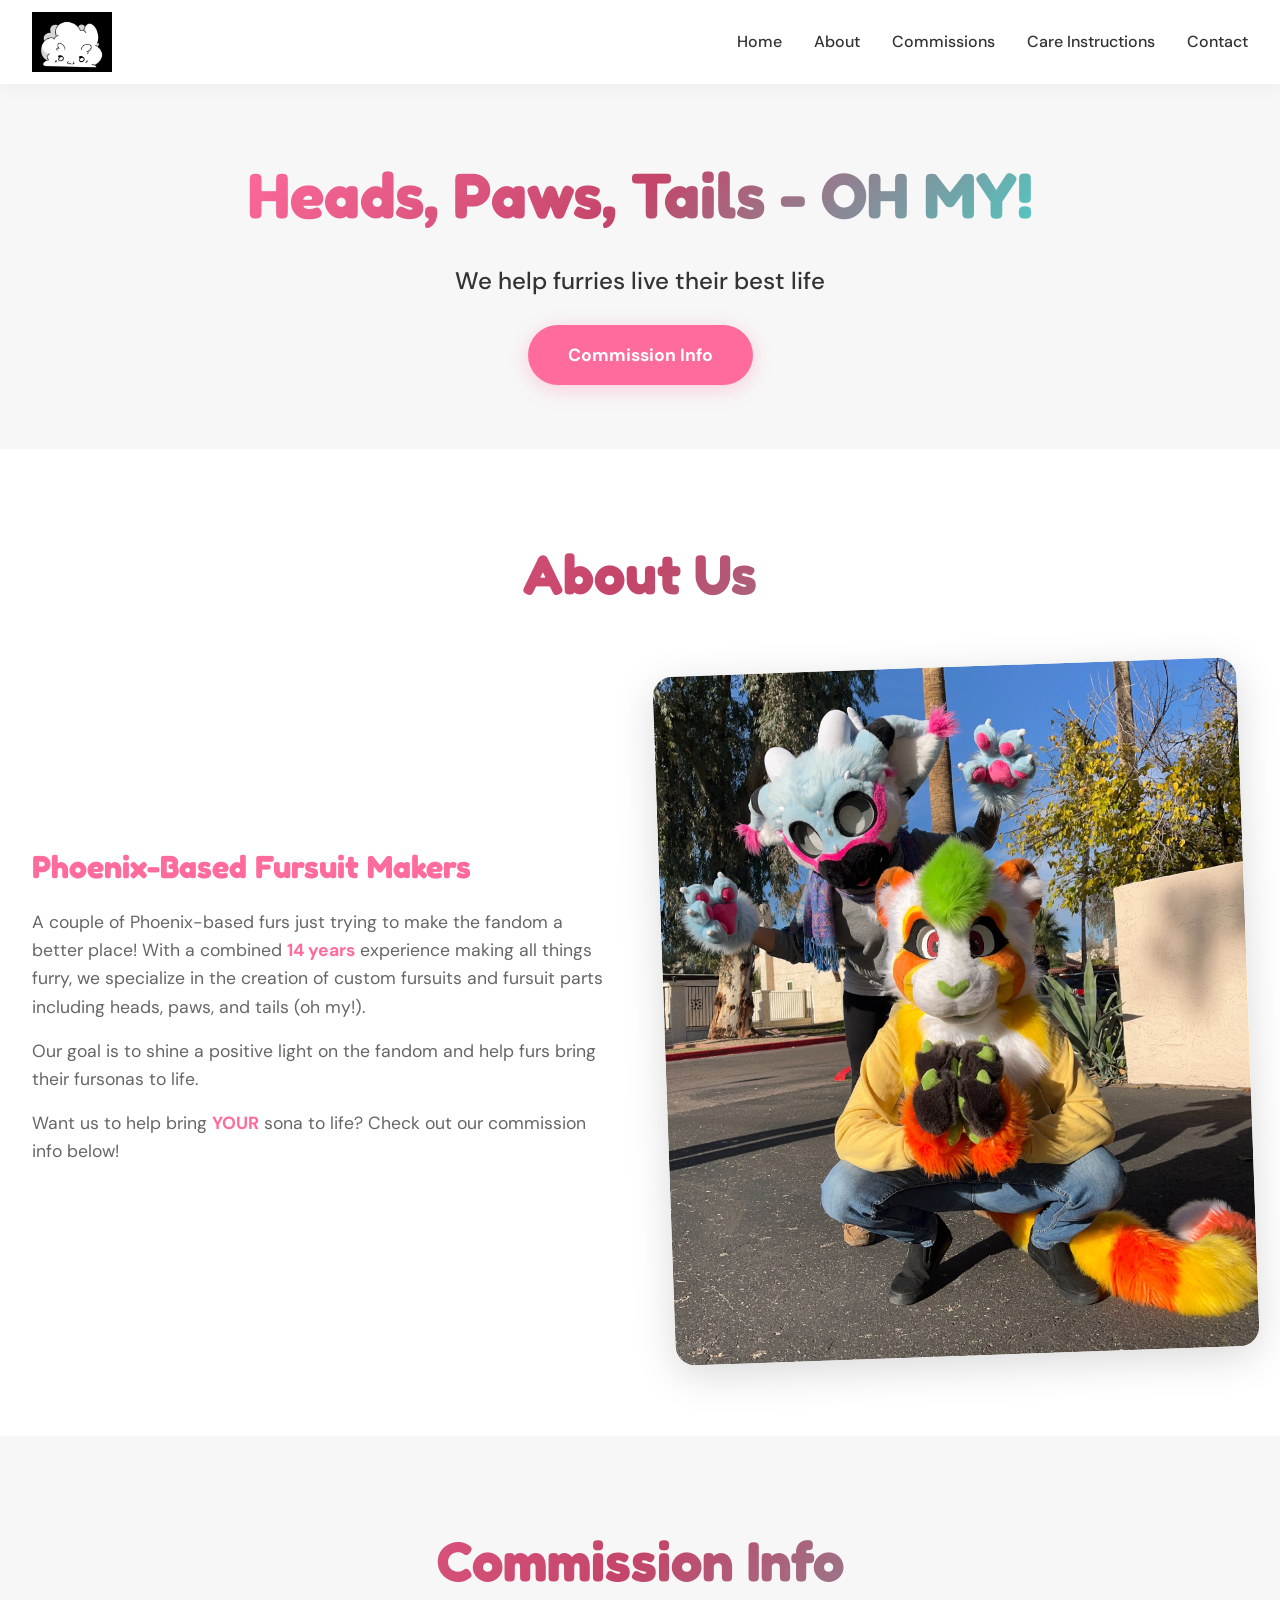
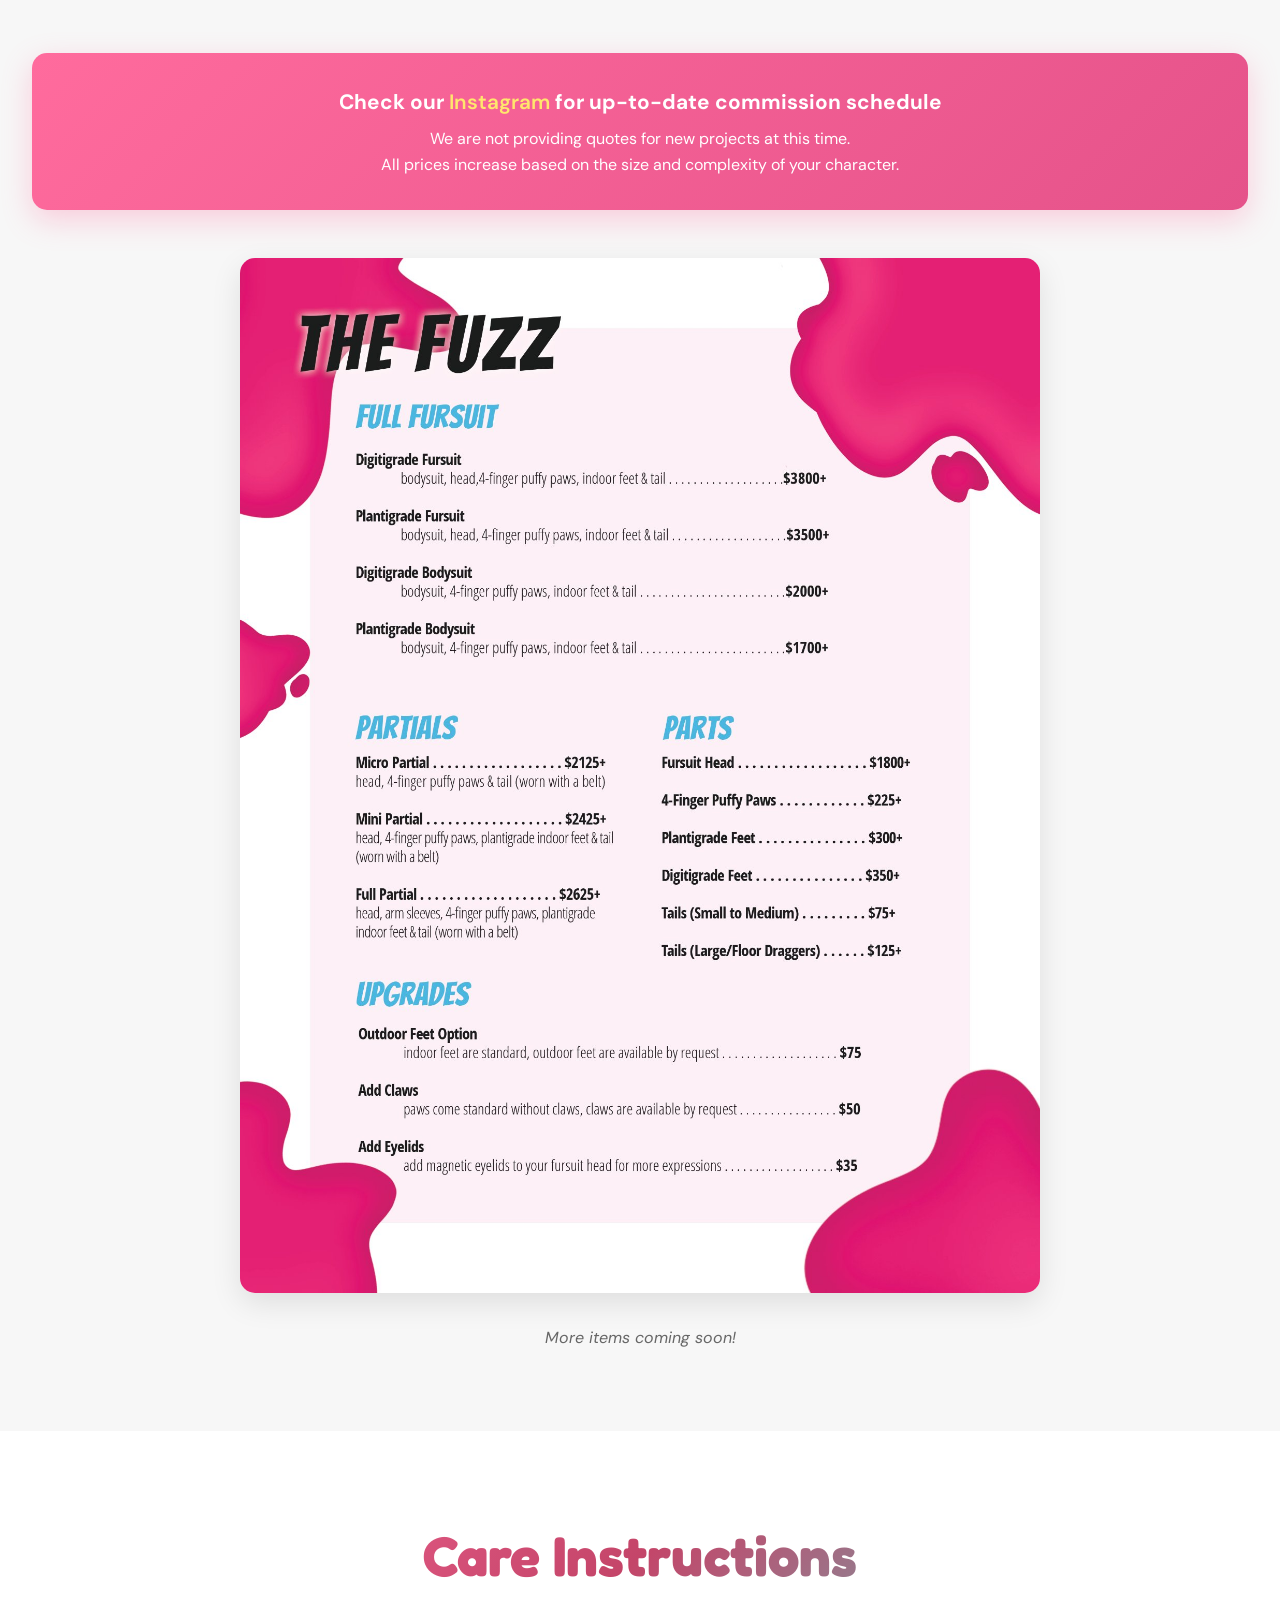
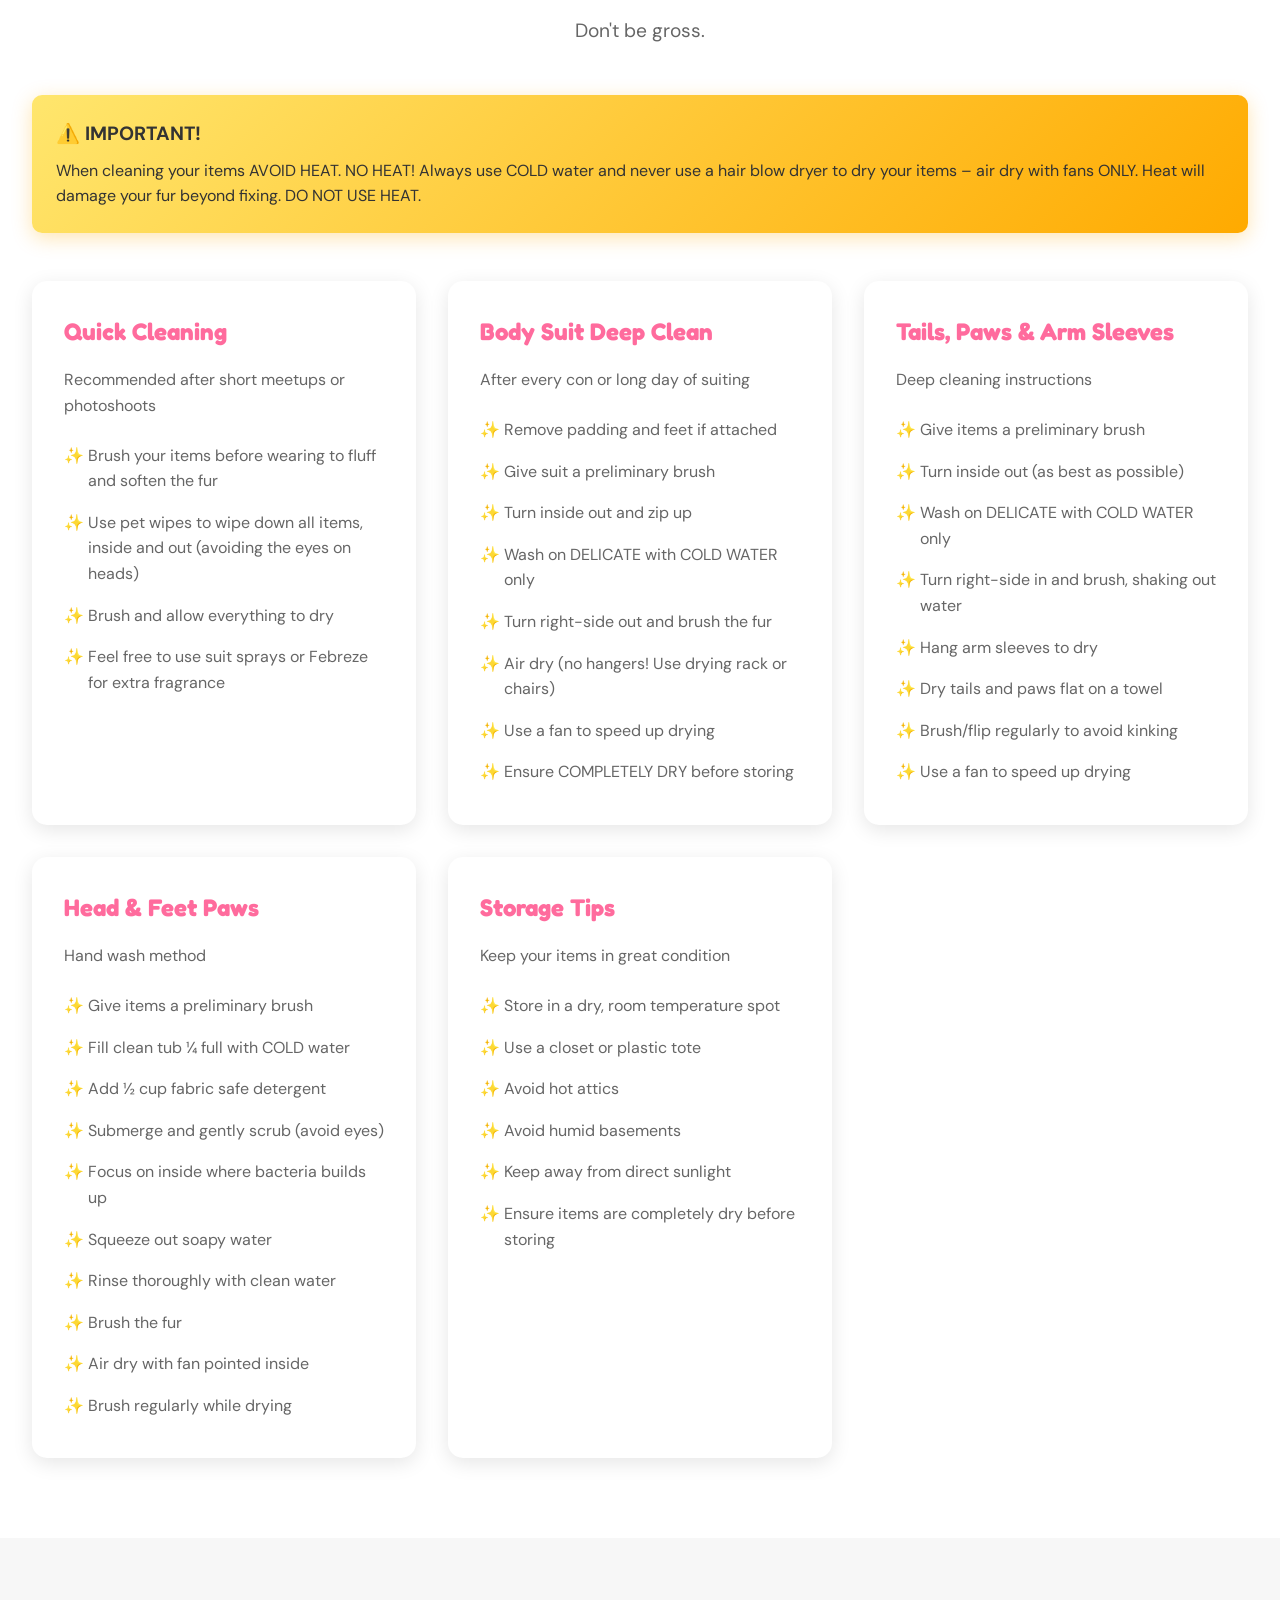
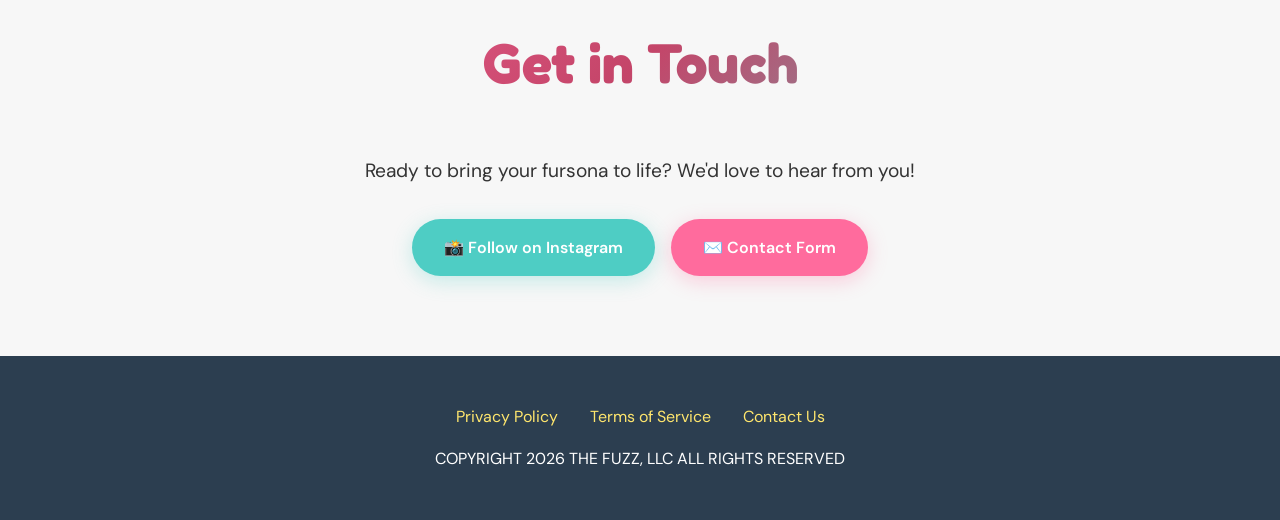
==== index.html @ 5d9a10b8 "add html files" ====
<!DOCTYPE html>
<html lang="en">
<head>
    <meta charset="UTF-8">
    <meta name="viewport" content="width=device-width, initial-scale=1.0">
    <title>The Fuzz | Custom Fursuits - Heads, Paws, Tails - OH MY!</title>
    <meta name="description" content="Phoenix-based custom fursuit makers with 14+ years experience. We specialize in custom fursuits and fursuit parts. Bring your fursona to life!">
    
    <link rel="preconnect" href="https://fonts.googleapis.com">
    <link rel="preconnect" href="https://fonts.gstatic.com" crossorigin>
    <link href="https://fonts.googleapis.com/css2?family=Fredoka:wght@400;600;700&family=DM+Sans:wght@400;500;700&display=swap" rel="stylesheet">
    
    <style>
        :root {
            --primary: #FF6B9D;
            --primary-dark: #E5528A;
            --secondary: #4ECDC4;
            --accent: #FFE66D;
            --dark: #2C3E50;
            --light: #F7F7F7;
            --white: #FFFFFF;
            --text: #333333;
            --text-light: #666666;
            --gradient: linear-gradient(135deg, #FF6B9D 0%, #C44569 50%, #4ECDC4 100%);
        }
        
        * {
            margin: 0;
            padding: 0;
            box-sizing: border-box;
        }
        
        html {
            scroll-behavior: smooth;
        }
        
        body {
            font-family: 'DM Sans', sans-serif;
            color: var(--text);
            line-height: 1.6;
            overflow-x: hidden;
        }
        
        /* Navigation */
        nav {
            position: fixed;
            top: 0;
            width: 100%;
            background: rgba(255, 255, 255, 0.95);
            backdrop-filter: blur(10px);
            box-shadow: 0 2px 20px rgba(0, 0, 0, 0.05);
            z-index: 1000;
            transition: all 0.3s ease;
        }
        
        nav.scrolled {
            box-shadow: 0 2px 30px rgba(0, 0, 0, 0.1);
        }
        
        .nav-container {
            max-width: 1400px;
            margin: 0 auto;
            padding: 0.75rem 2rem;
            display: flex;
            justify-content: space-between;
            align-items: center;
        }
        
        .logo {
            display: flex;
            align-items: center;
            text-decoration: none;
            transition: transform 0.3s ease;
        }
        
        .logo:hover {
            transform: scale(1.05);
        }
        
        .logo img {
            height: 60px;
            width: auto;
        }
        
        .nav-links {
            display: flex;
            gap: 2rem;
            list-style: none;
        }
        
        .nav-links a {
            color: var(--text);
            text-decoration: none;
            font-weight: 500;
            position: relative;
            transition: color 0.3s ease;
        }
        
        .nav-links a::after {
            content: '';
            position: absolute;
            bottom: -5px;
            left: 0;
            width: 0;
            height: 3px;
            background: var(--gradient);
            transition: width 0.3s ease;
        }
        
        .nav-links a:hover {
            color: var(--primary);
        }
        
        .nav-links a:hover::after {
            width: 100%;
        }
        
        /* Mobile Menu Toggle */
        .menu-toggle {
            display: none;
            flex-direction: column;
            cursor: pointer;
            gap: 5px;
        }
        
        .menu-toggle span {
            width: 25px;
            height: 3px;
            background: var(--primary);
            transition: all 0.3s ease;
        }
        
        /* Hero Section */
        .hero {
            margin-top: 80px;
            padding: 4rem 2rem;
            background: var(--light);
            display: flex;
            flex-direction: column;
            align-items: center;
            justify-content: center;
            text-align: center;
        }
        
        .hero-content {
            max-width: 800px;
            animation: fadeInUp 1s ease;
        }
        
        @keyframes fadeInUp {
            from {
                opacity: 0;
                transform: translateY(30px);
            }
            to {
                opacity: 1;
                transform: translateY(0);
            }
        }
        
        .hero h1 {
            font-family: 'Fredoka', sans-serif;
            font-size: clamp(2.5rem, 6vw, 4rem);
            font-weight: 700;
            margin-bottom: 1rem;
            background: var(--gradient);
            -webkit-background-clip: text;
            -webkit-text-fill-color: transparent;
            background-clip: text;
        }
        
        .hero p {
            font-size: clamp(1.1rem, 2.5vw, 1.5rem);
            margin-bottom: 1.5rem;
            color: var(--text);
            font-weight: 500;
        }
        
        .tagline {
            font-size: clamp(0.9rem, 2vw, 1.2rem);
            color: var(--text-light);
            margin-bottom: 2rem;
        }
        
        .cta-button {
            display: inline-block;
            padding: 1rem 2.5rem;
            background: var(--primary);
            color: var(--white);
            text-decoration: none;
            border-radius: 50px;
            font-weight: 700;
            font-size: 1.1rem;
            transition: all 0.3s ease;
            box-shadow: 0 4px 20px rgba(255, 107, 157, 0.3);
        }
        
        .cta-button:hover {
            transform: translateY(-3px);
            box-shadow: 0 6px 30px rgba(255, 107, 157, 0.4);
            background: var(--primary-dark);
        }
        
        /* Section Styling */
        section {
            padding: 5rem 2rem;
            max-width: 1400px;
            margin: 0 auto;
        }
        
        section:nth-child(even) {
            background: var(--light);
        }
        
        .section-title {
            font-family: 'Fredoka', sans-serif;
            font-size: clamp(2.5rem, 5vw, 3.5rem);
            font-weight: 700;
            text-align: center;
            margin-bottom: 3rem;
            background: var(--gradient);
            -webkit-background-clip: text;
            -webkit-text-fill-color: transparent;
            background-clip: text;
        }
        
        /* About Section */
        .about-content {
            display: grid;
            grid-template-columns: 1fr 1fr;
            gap: 3rem;
            align-items: center;
        }
        
        .about-text h3 {
            font-family: 'Fredoka', sans-serif;
            font-size: 2rem;
            color: var(--primary);
            margin-bottom: 1rem;
        }
        
        .about-text p {
            font-size: 1.1rem;
            margin-bottom: 1rem;
            color: var(--text-light);
        }
        
        .about-text strong {
            color: var(--primary);
            font-weight: 700;
        }
        
        .about-image {
            border-radius: 20px;
            overflow: hidden;
            box-shadow: 0 10px 40px rgba(0, 0, 0, 0.15);
            transform: rotate(-2deg);
            transition: transform 0.3s ease;
        }
        
        .about-image:hover {
            transform: rotate(0deg) scale(1.02);
        }
        
        .about-image img {
            width: 100%;
            height: auto;
            display: block;
        }
        
        /* Commission Info */
        .commission-note {
            background: linear-gradient(135deg, var(--primary) 0%, var(--primary-dark) 100%);
            color: white;
            padding: 2rem;
            border-radius: 15px;
            text-align: center;
            margin-bottom: 3rem;
            box-shadow: 0 10px 30px rgba(255, 107, 157, 0.3);
        }
        
        .commission-note strong {
            font-size: 1.3rem;
            display: block;
            margin-bottom: 0.5rem;
        }
        
        .commission-note a {
            color: var(--accent);
            text-decoration: none;
            font-weight: 600;
            transition: color 0.3s ease;
        }
        
        .commission-note a:hover {
            color: var(--white);
            text-decoration: underline;
        }
        
        .pricing-menu {
            max-width: 800px;
            margin: 0 auto;
            background: white;
            border-radius: 15px;
            overflow: hidden;
            box-shadow: 0 10px 30px rgba(0, 0, 0, 0.1);
        }
        
        .pricing-menu img {
            width: 100%;
            height: auto;
            display: block;
        }
        
        /* Care Instructions */
        .care-grid {
            display: grid;
            grid-template-columns: repeat(auto-fit, minmax(300px, 1fr));
            gap: 2rem;
            margin-top: 3rem;
        }
        
        .care-card {
            background: white;
            padding: 2rem;
            border-radius: 15px;
            box-shadow: 0 5px 20px rgba(0, 0, 0, 0.1);
            transition: all 0.3s ease;
        }
        
        .care-card:hover {
            transform: translateY(-5px);
            box-shadow: 0 10px 30px rgba(0, 0, 0, 0.15);
        }
        
        .care-card h3 {
            font-family: 'Fredoka', sans-serif;
            color: var(--primary);
            font-size: 1.5rem;
            margin-bottom: 1rem;
        }
        
        .care-card ul {
            list-style: none;
            padding-left: 0;
        }
        
        .care-card li {
            padding: 0.5rem 0;
            padding-left: 1.5rem;
            position: relative;
            color: var(--text-light);
        }
        
        .care-card li::before {
            content: '✨';
            position: absolute;
            left: 0;
        }
        
        .warning-box {
            background: linear-gradient(135deg, #FFE66D 0%, #FFAA00 100%);
            padding: 1.5rem;
            border-radius: 10px;
            margin: 2rem 0;
            box-shadow: 0 5px 20px rgba(255, 170, 0, 0.3);
        }
        
        .warning-box strong {
            display: block;
            font-size: 1.2rem;
            margin-bottom: 0.5rem;
        }
        
        .section-subtitle {
            text-align: center;
            font-size: 1.2rem;
            color: var(--text-light);
            margin-top: -2rem;
            margin-bottom: 3rem;
        }
        
        /* Contact Section */
        .contact-content {
            text-align: center;
            max-width: 600px;
            margin: 0 auto;
        }
        
        .contact-buttons {
            display: flex;
            gap: 1rem;
            justify-content: center;
            flex-wrap: wrap;
            margin-top: 2rem;
        }
        
        .contact-button {
            padding: 1rem 2rem;
            border-radius: 50px;
            text-decoration: none;
            font-weight: 600;
            transition: all 0.3s ease;
            display: inline-flex;
            align-items: center;
            gap: 0.5rem;
        }
        
        .contact-button.primary {
            background: var(--primary);
            color: white;
            box-shadow: 0 5px 20px rgba(255, 107, 157, 0.3);
        }
        
        .contact-button.secondary {
            background: var(--secondary);
            color: white;
            box-shadow: 0 5px 20px rgba(78, 205, 196, 0.3);
        }
        
        .contact-button:hover {
            transform: translateY(-3px);
            box-shadow: 0 8px 30px rgba(0, 0, 0, 0.2);
        }
        
        /* Footer */
        footer {
            background: var(--dark);
            color: white;
            padding: 3rem 2rem;
            text-align: center;
        }
        
        footer a {
            color: var(--accent);
            text-decoration: none;
            transition: color 0.3s ease;
        }
        
        footer a:hover {
            color: var(--secondary);
        }
        
        .footer-links {
            display: flex;
            gap: 2rem;
            justify-content: center;
            margin-bottom: 1rem;
            flex-wrap: wrap;
        }
        
        /* Responsive Design */
        @media (max-width: 768px) {
            .nav-links {
                position: fixed;
                top: 80px;
                left: -100%;
                flex-direction: column;
                background: white;
                width: 100%;
                padding: 2rem;
                box-shadow: 0 10px 30px rgba(0, 0, 0, 0.1);
                transition: left 0.3s ease;
            }
            
            .nav-links.active {
                left: 0;
            }
            
            .menu-toggle {
                display: flex;
            }
            
            .about-content {
                grid-template-columns: 1fr;
            }
            
            .care-grid {
                grid-template-columns: 1fr;
            }
            
            .logo img {
                height: 50px;
            }
        }
        
        /* Scroll to top button */
        .scroll-top {
            position: fixed;
            bottom: 2rem;
            right: 2rem;
            width: 50px;
            height: 50px;
            background: var(--gradient);
            border-radius: 50%;
            display: flex;
            align-items: center;
            justify-content: center;
            color: white;
            font-size: 1.5rem;
            cursor: pointer;
            opacity: 0;
            transition: all 0.3s ease;
            z-index: 999;
            box-shadow: 0 5px 20px rgba(0, 0, 0, 0.2);
        }
        
        .scroll-top.visible {
            opacity: 1;
        }
        
        .scroll-top:hover {
            transform: translateY(-5px);
            box-shadow: 0 8px 30px rgba(0, 0, 0, 0.3);
        }
    </style>
</head>
<body>
    <!-- Navigation -->
    <nav id="navbar">
        <div class="nav-container">
            <a href="#home" class="logo">
                <img src="[data-uri]" alt="The Fuzz">
            </a>
            <div class="menu-toggle" id="menuToggle">
                <span></span>
                <span></span>
                <span></span>
            </div>
            <ul class="nav-links" id="navLinks">
                <li><a href="#home">Home</a></li>
                <li><a href="#about">About</a></li>
                <li><a href="#commissions">Commissions</a></li>
                <li><a href="#care">Care Instructions</a></li>
                <li><a href="#contact">Contact</a></li>
            </ul>
        </div>
    </nav>

    <!-- Hero Section -->
    <section class="hero" id="home">
        <div class="hero-content">
            <h1>Heads, Paws, Tails - OH MY!</h1>
            <p class="tagline">We help furries live their best life</p>
            <a href="#commissions" class="cta-button">Commission Info</a>
        </div>
    </section>

    <!-- About Section -->
    <section id="about">
        <h2 class="section-title">About Us</h2>
        <div class="about-content">
            <div class="about-text">
                <h3>Phoenix-Based Fursuit Makers</h3>
                <p>A couple of Phoenix-based furs just trying to make the fandom a better place! With a combined <strong>14 years</strong> experience making all things furry, we specialize in the creation of custom fursuits and fursuit parts including heads, paws, and tails (oh my!).</p>
                <p>Our goal is to shine a positive light on the fandom and help furs bring their fursonas to life.</p>
                <p>Want us to help bring <strong>YOUR</strong> sona to life? Check out our commission info below!</p>
            </div>
            <div class="about-image">
                <img src="[data-uri]" alt="Munchie and Squeeks - The Fuzz creators">
            </div>
        </div>
    </section>

    <!-- Commission Info Section -->
    <section id="commissions">
        <h2 class="section-title">Commission Info</h2>
        
        <div class="commission-note">
            <strong>Check our <a href="https://www.instagram.com/itssofuzzyy/" target="_blank">Instagram</a> for up-to-date commission schedule</strong>
            <p>We are not providing quotes for new projects at this time.</p>
            <p>All prices increase based on the size and complexity of your character.</p>
        </div>

        <div class="pricing-menu">
            <img src="[data-uri]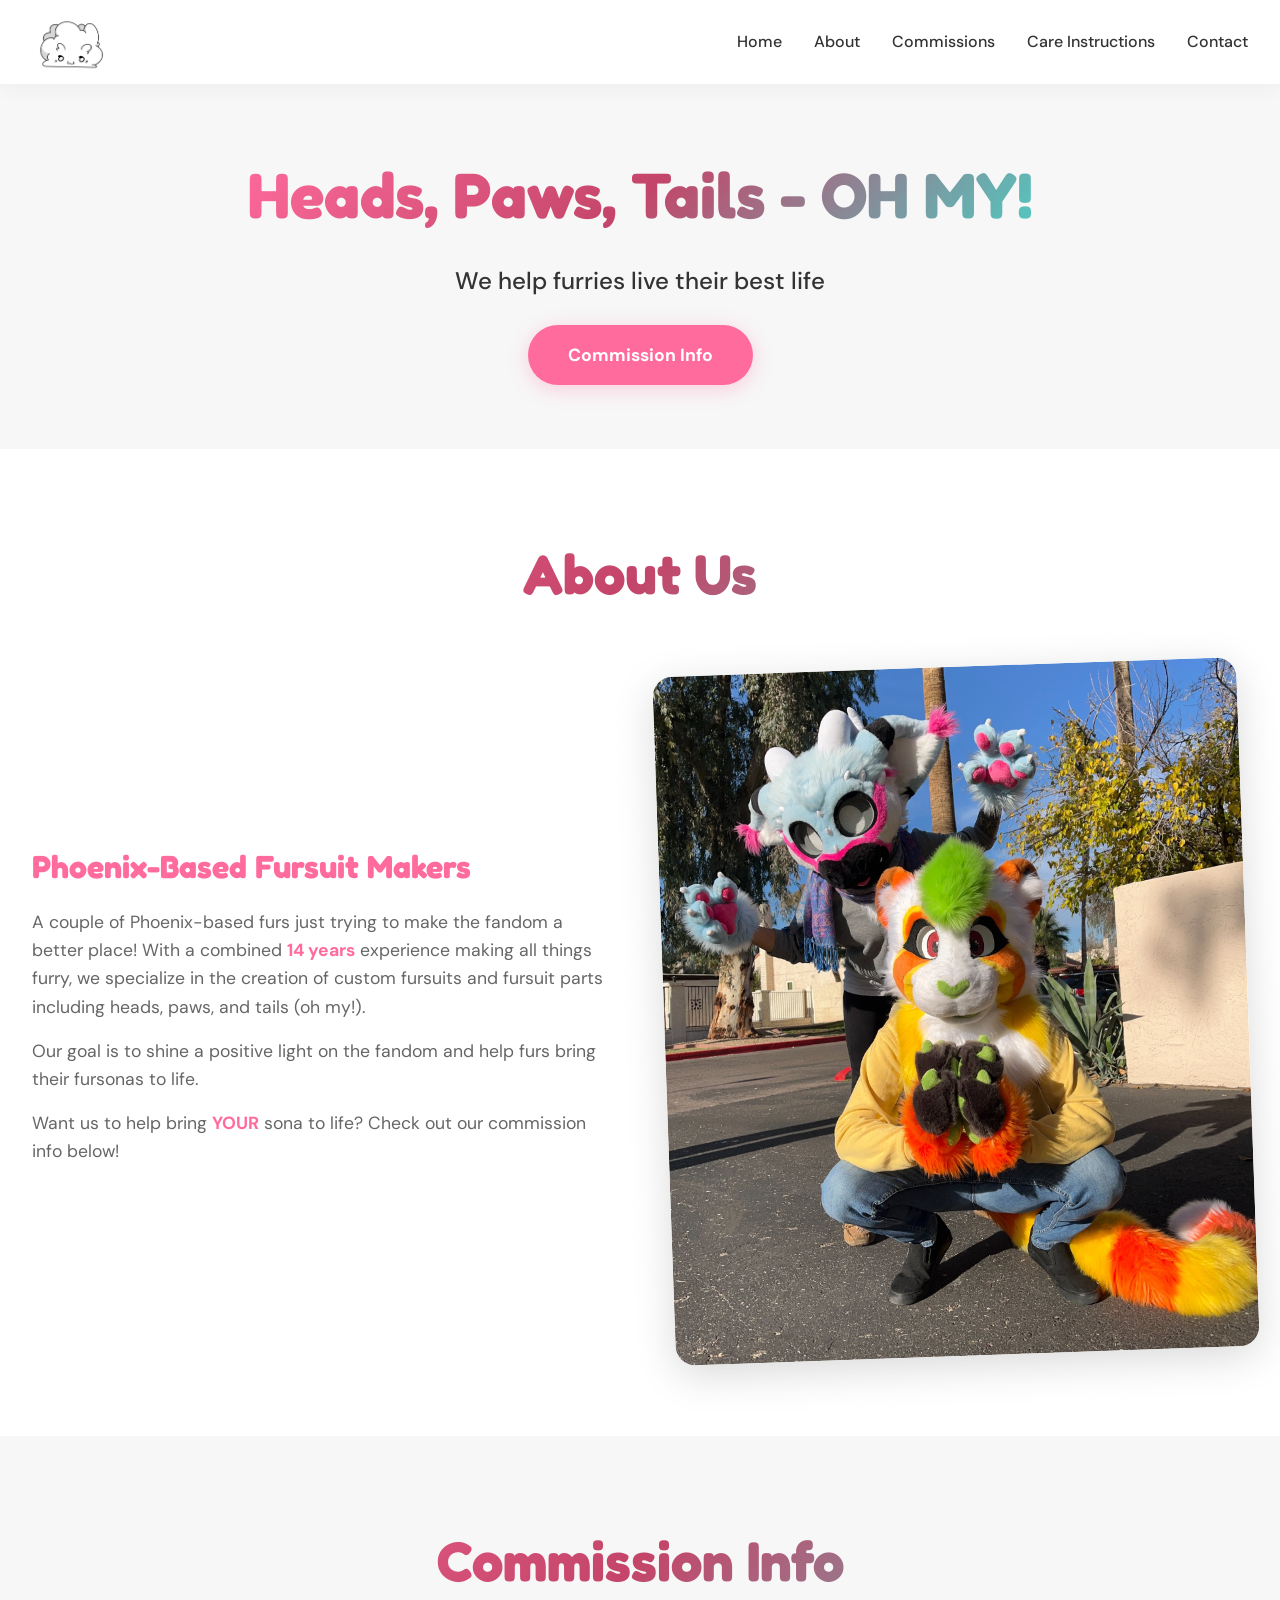
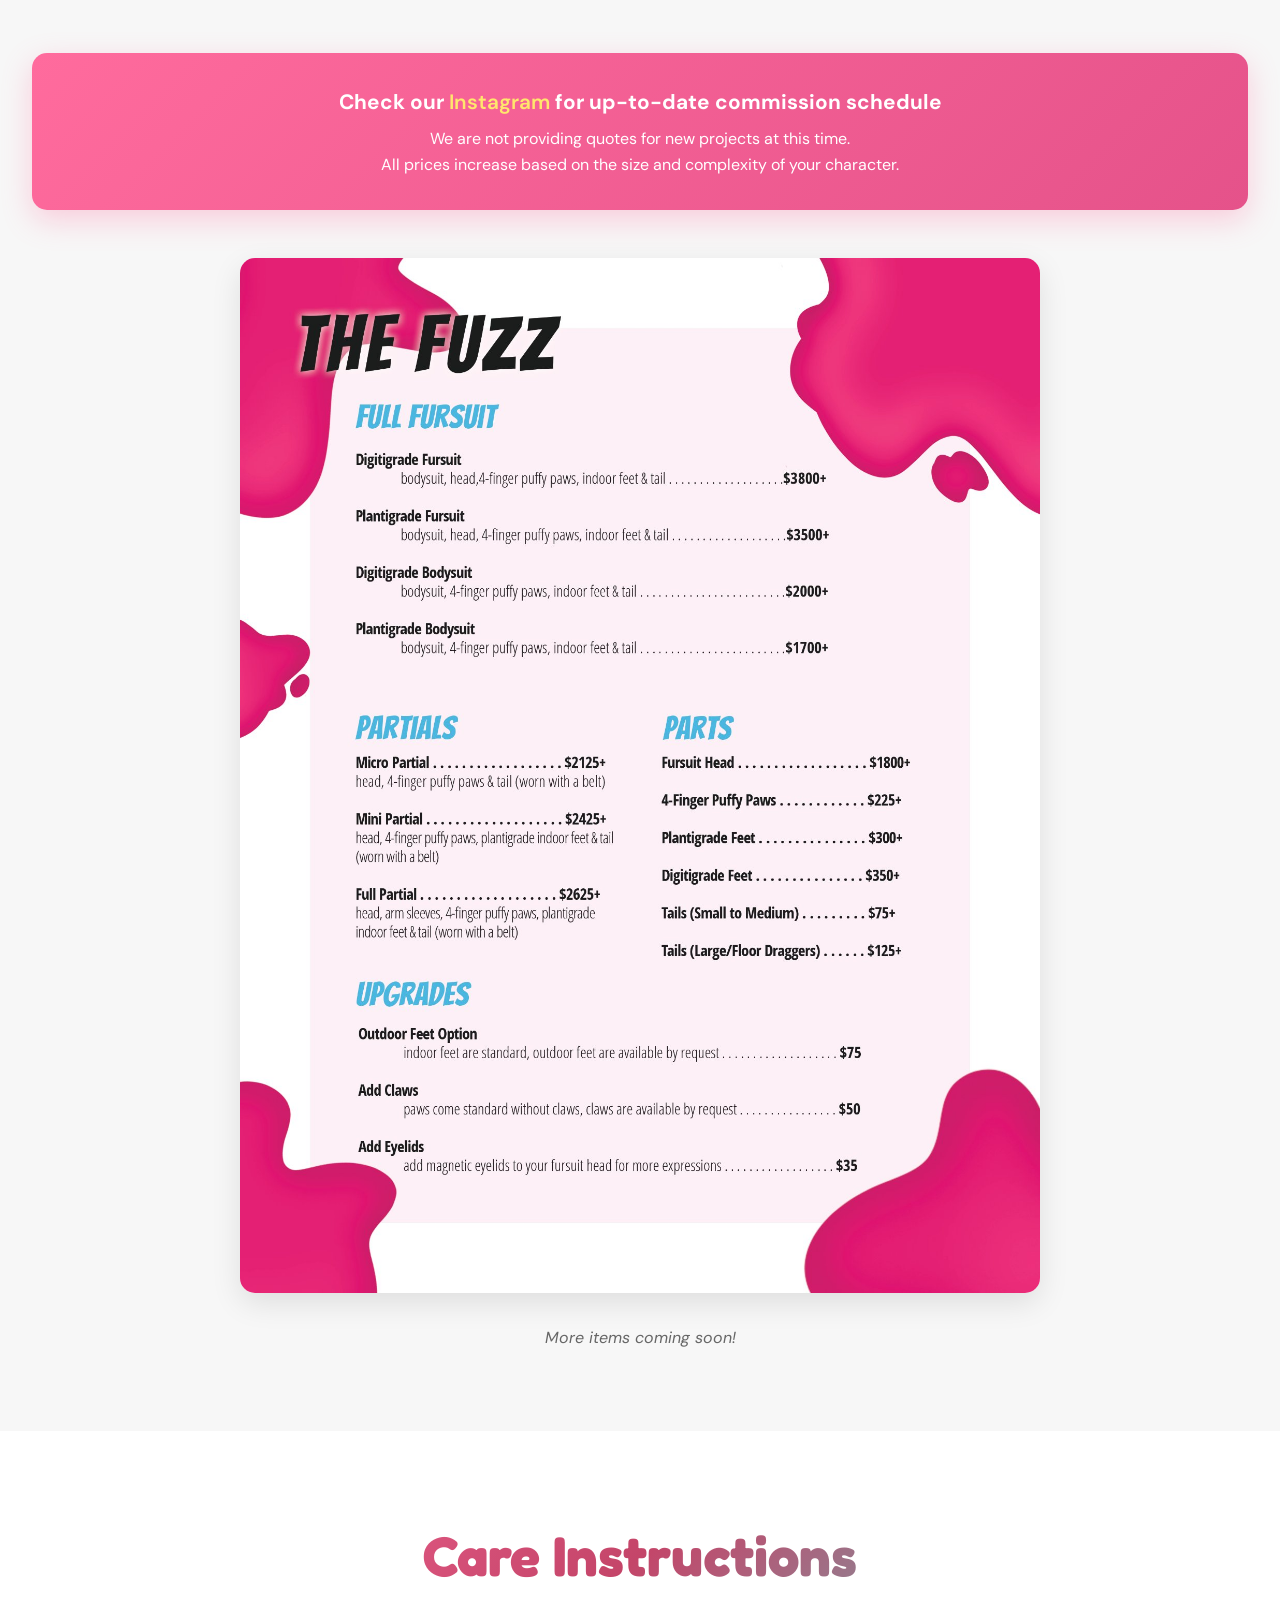
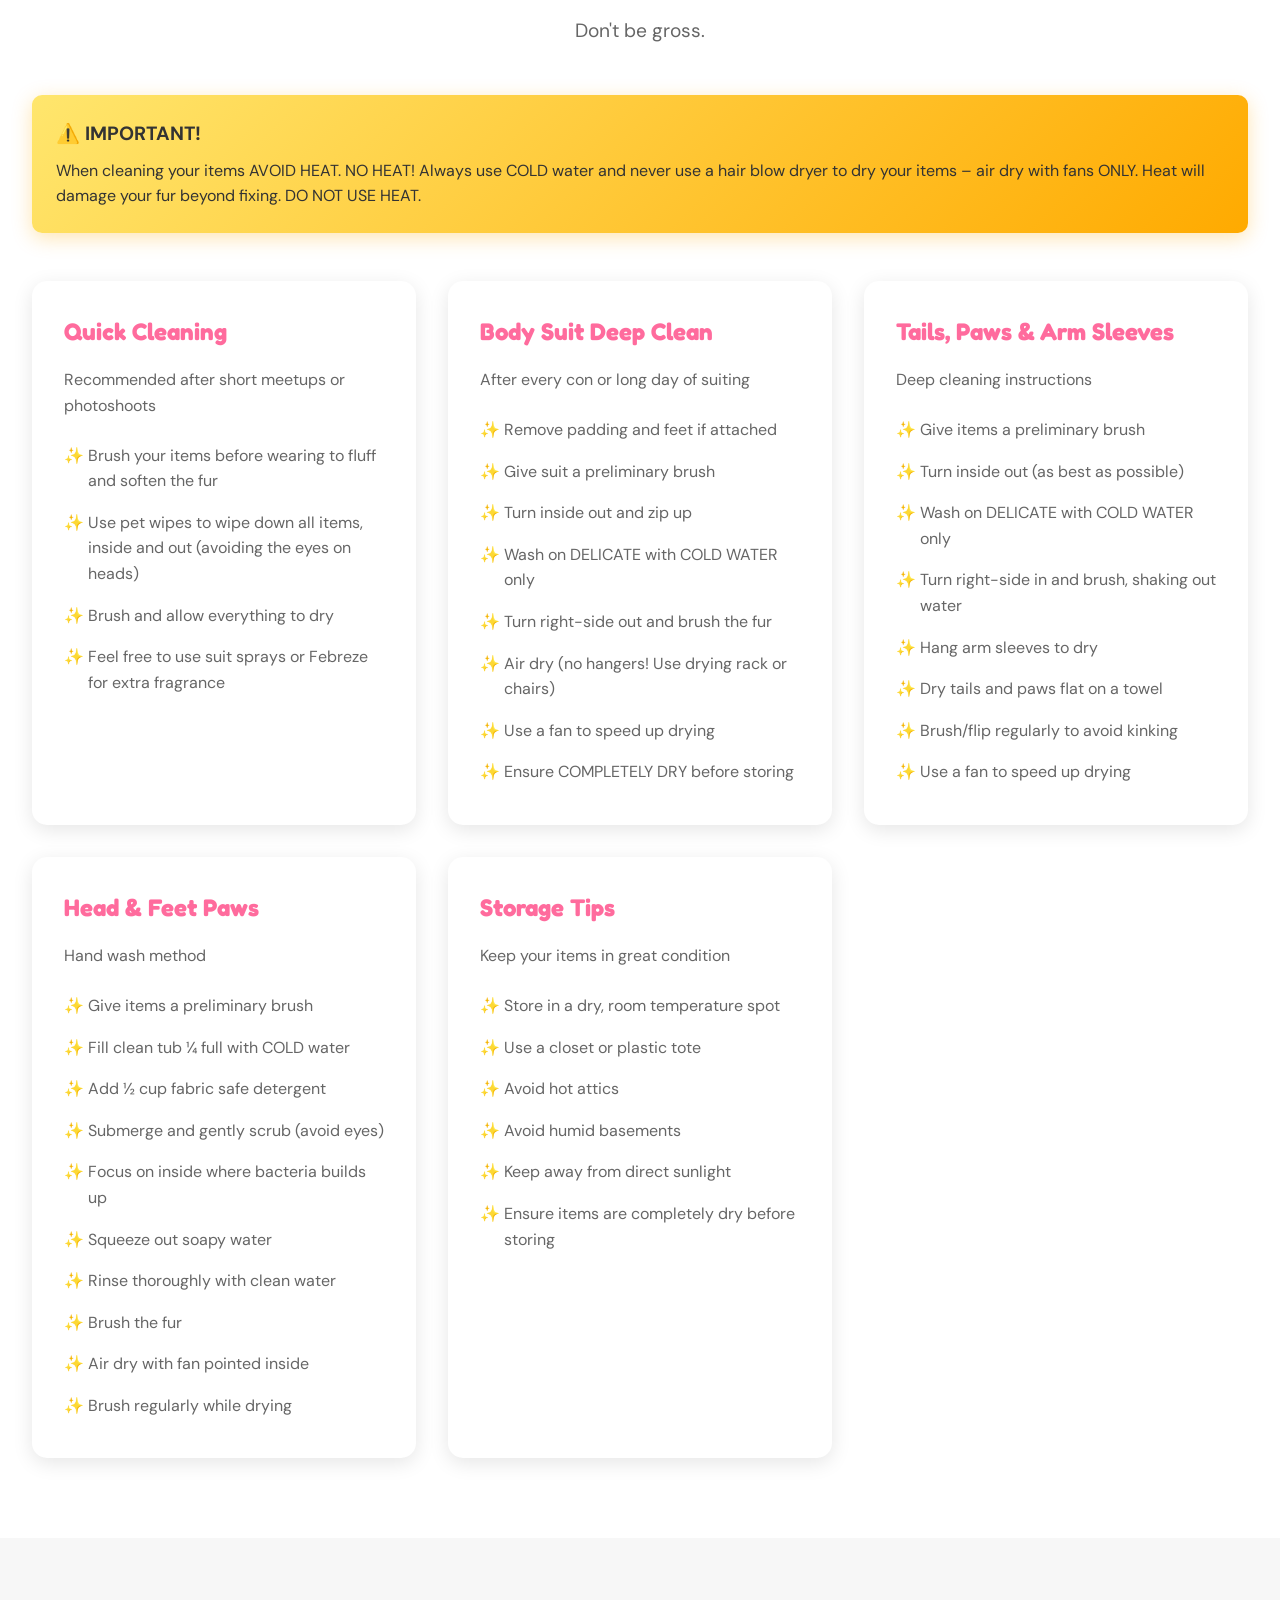
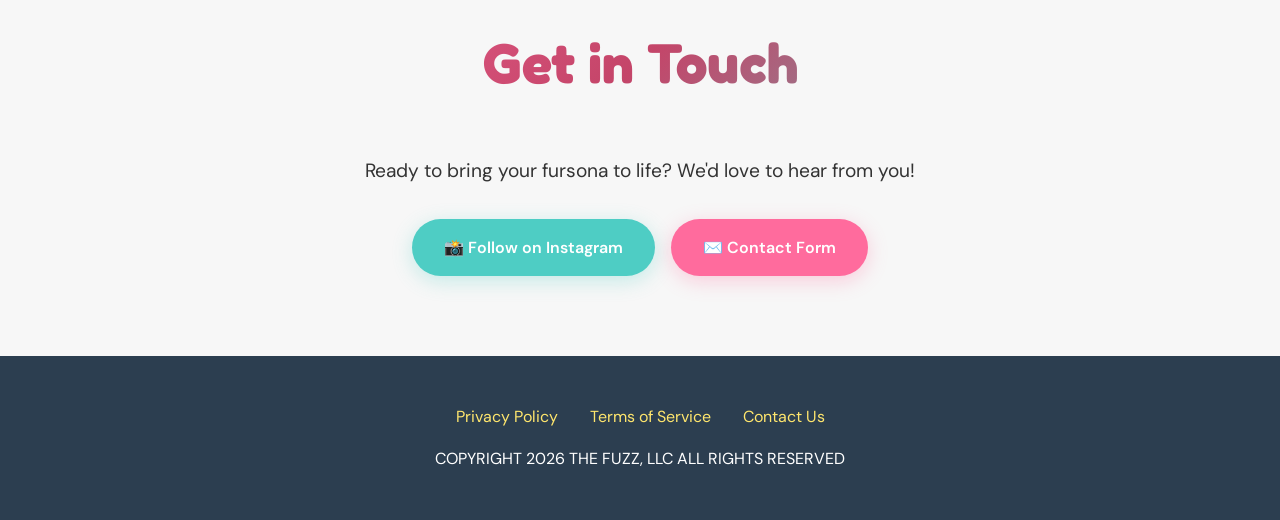
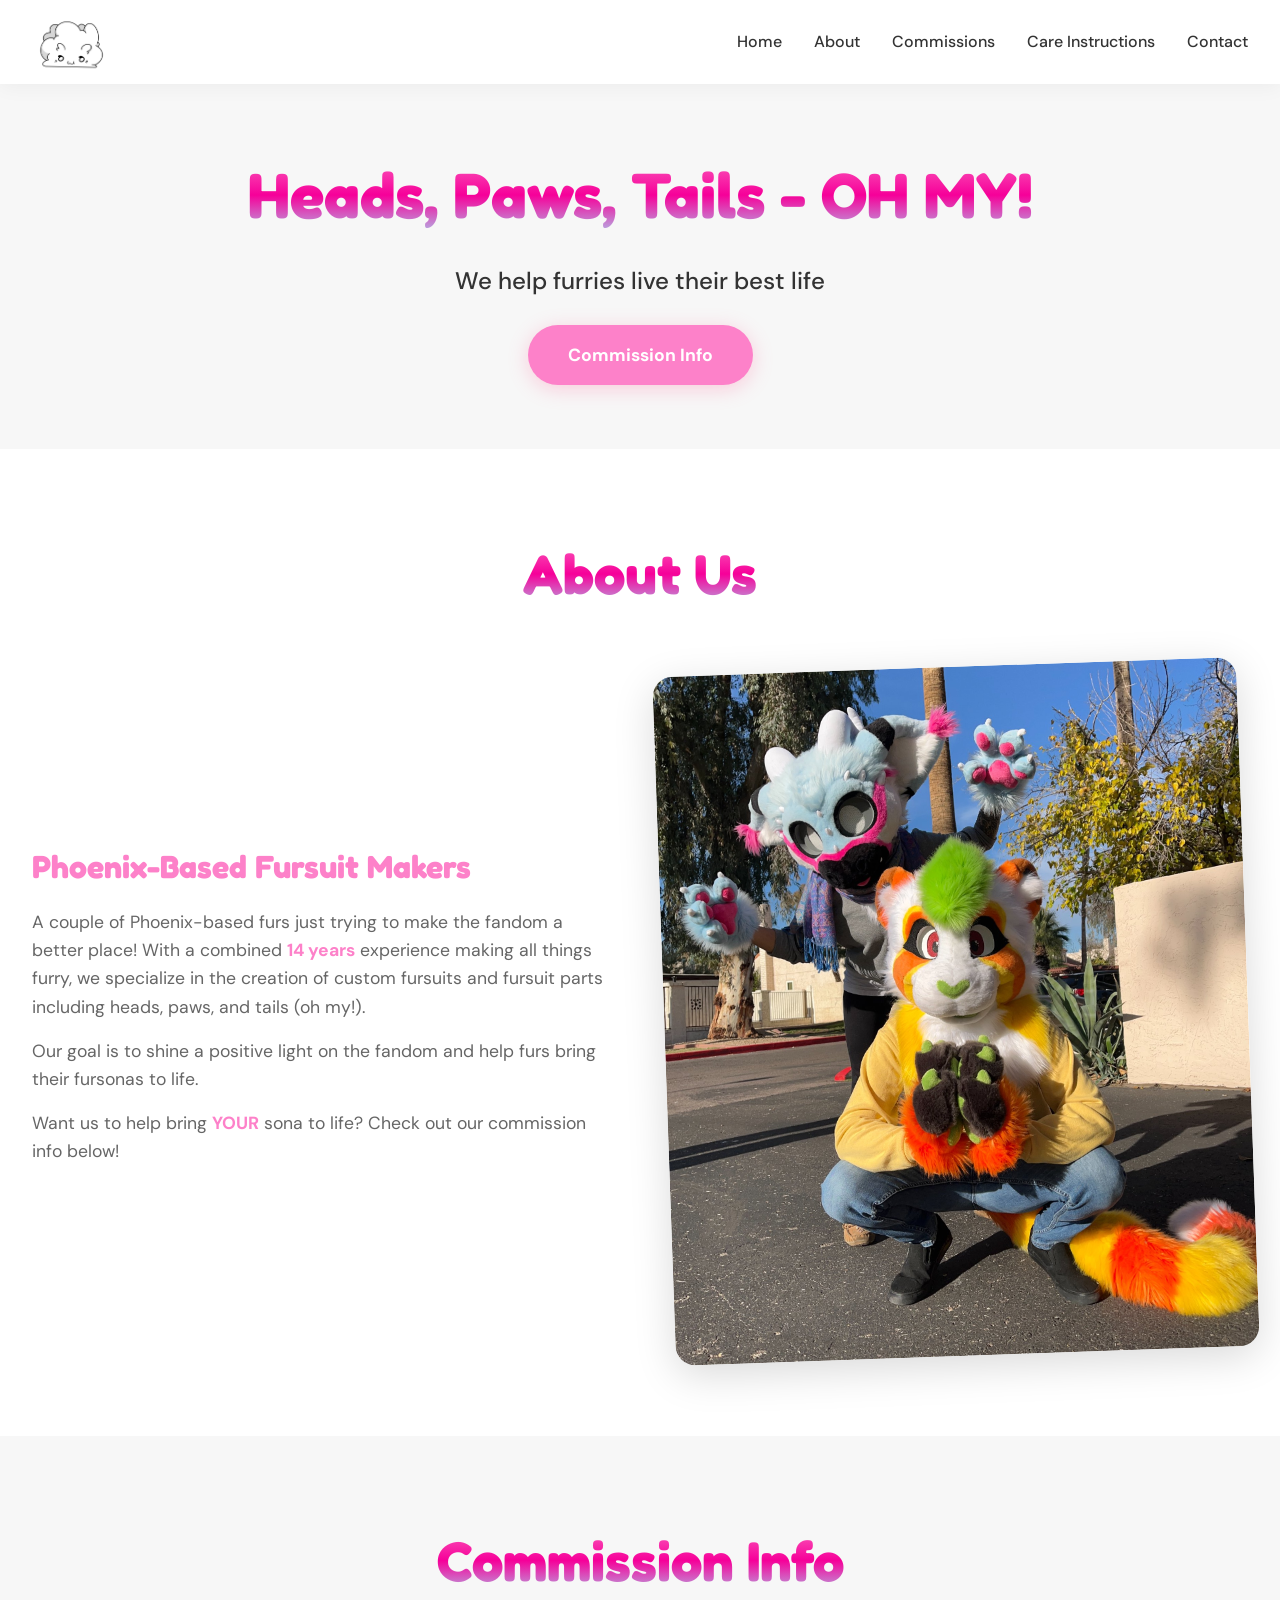
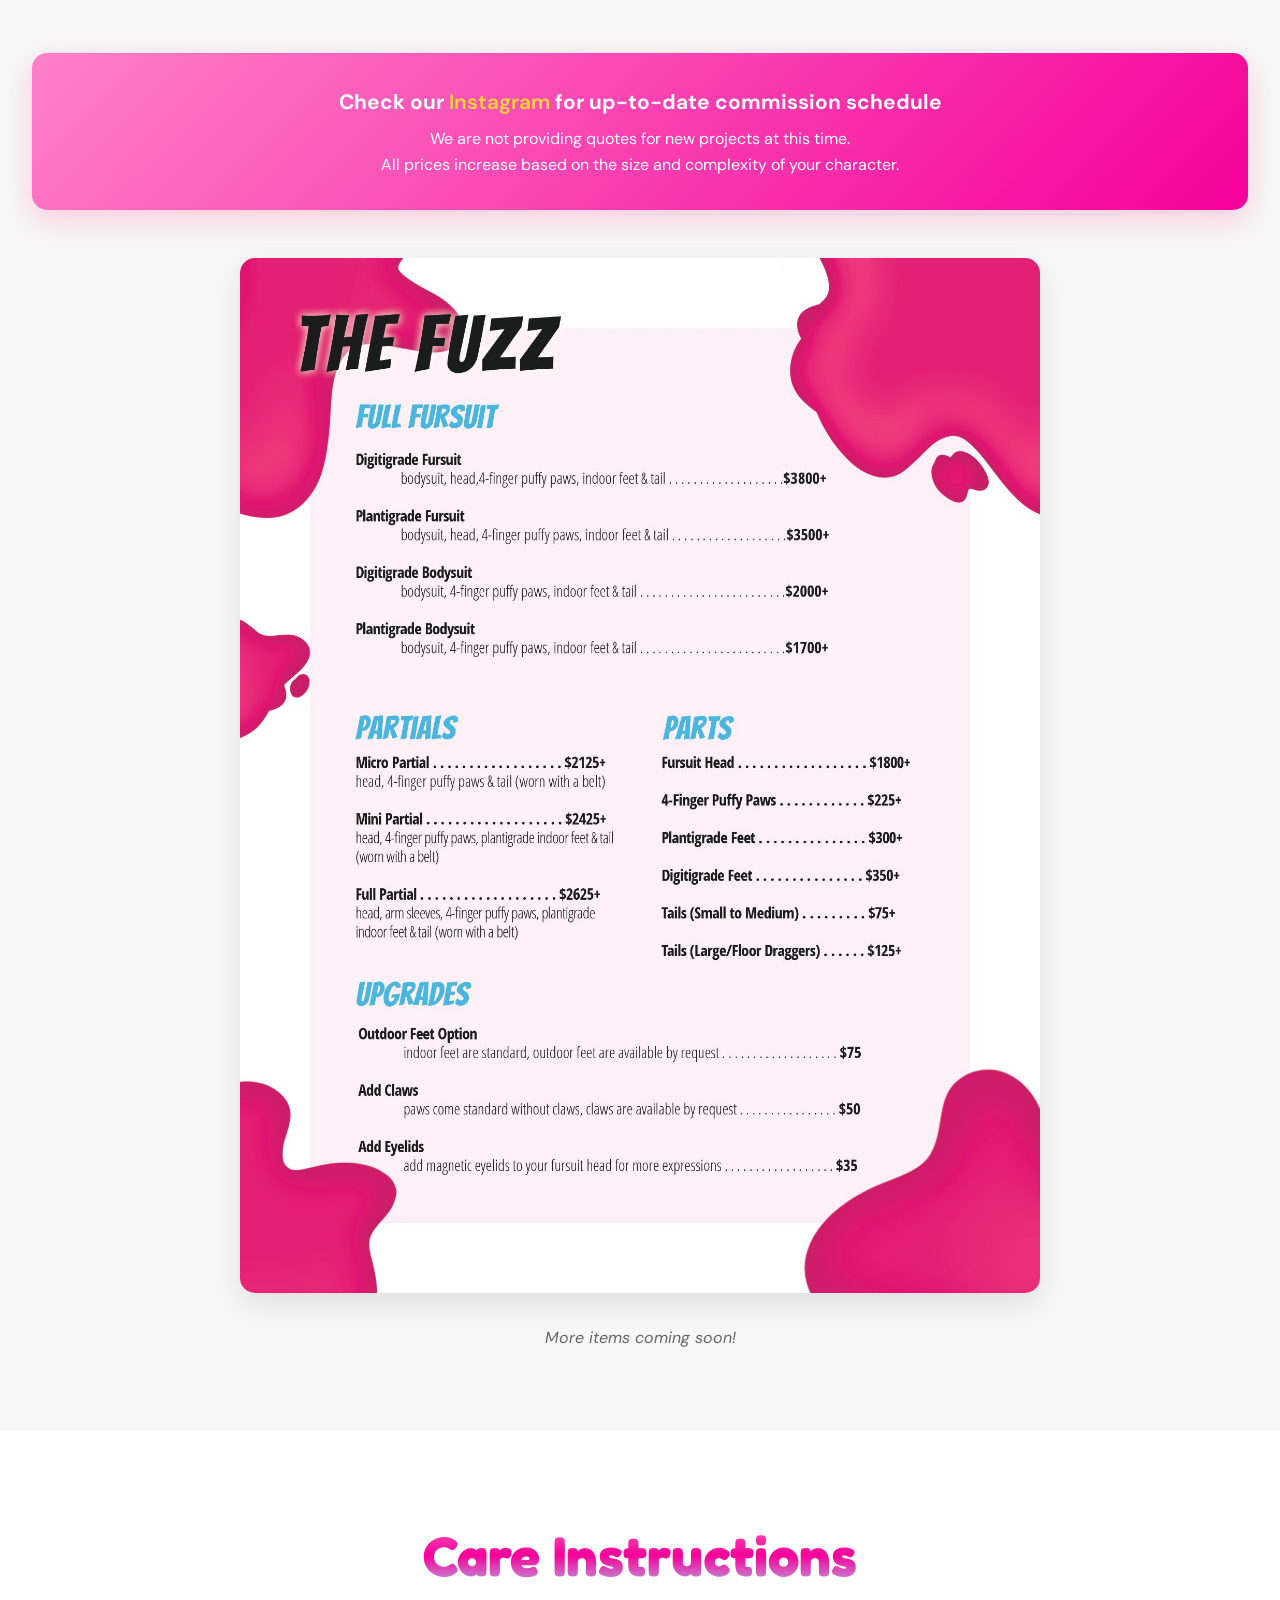
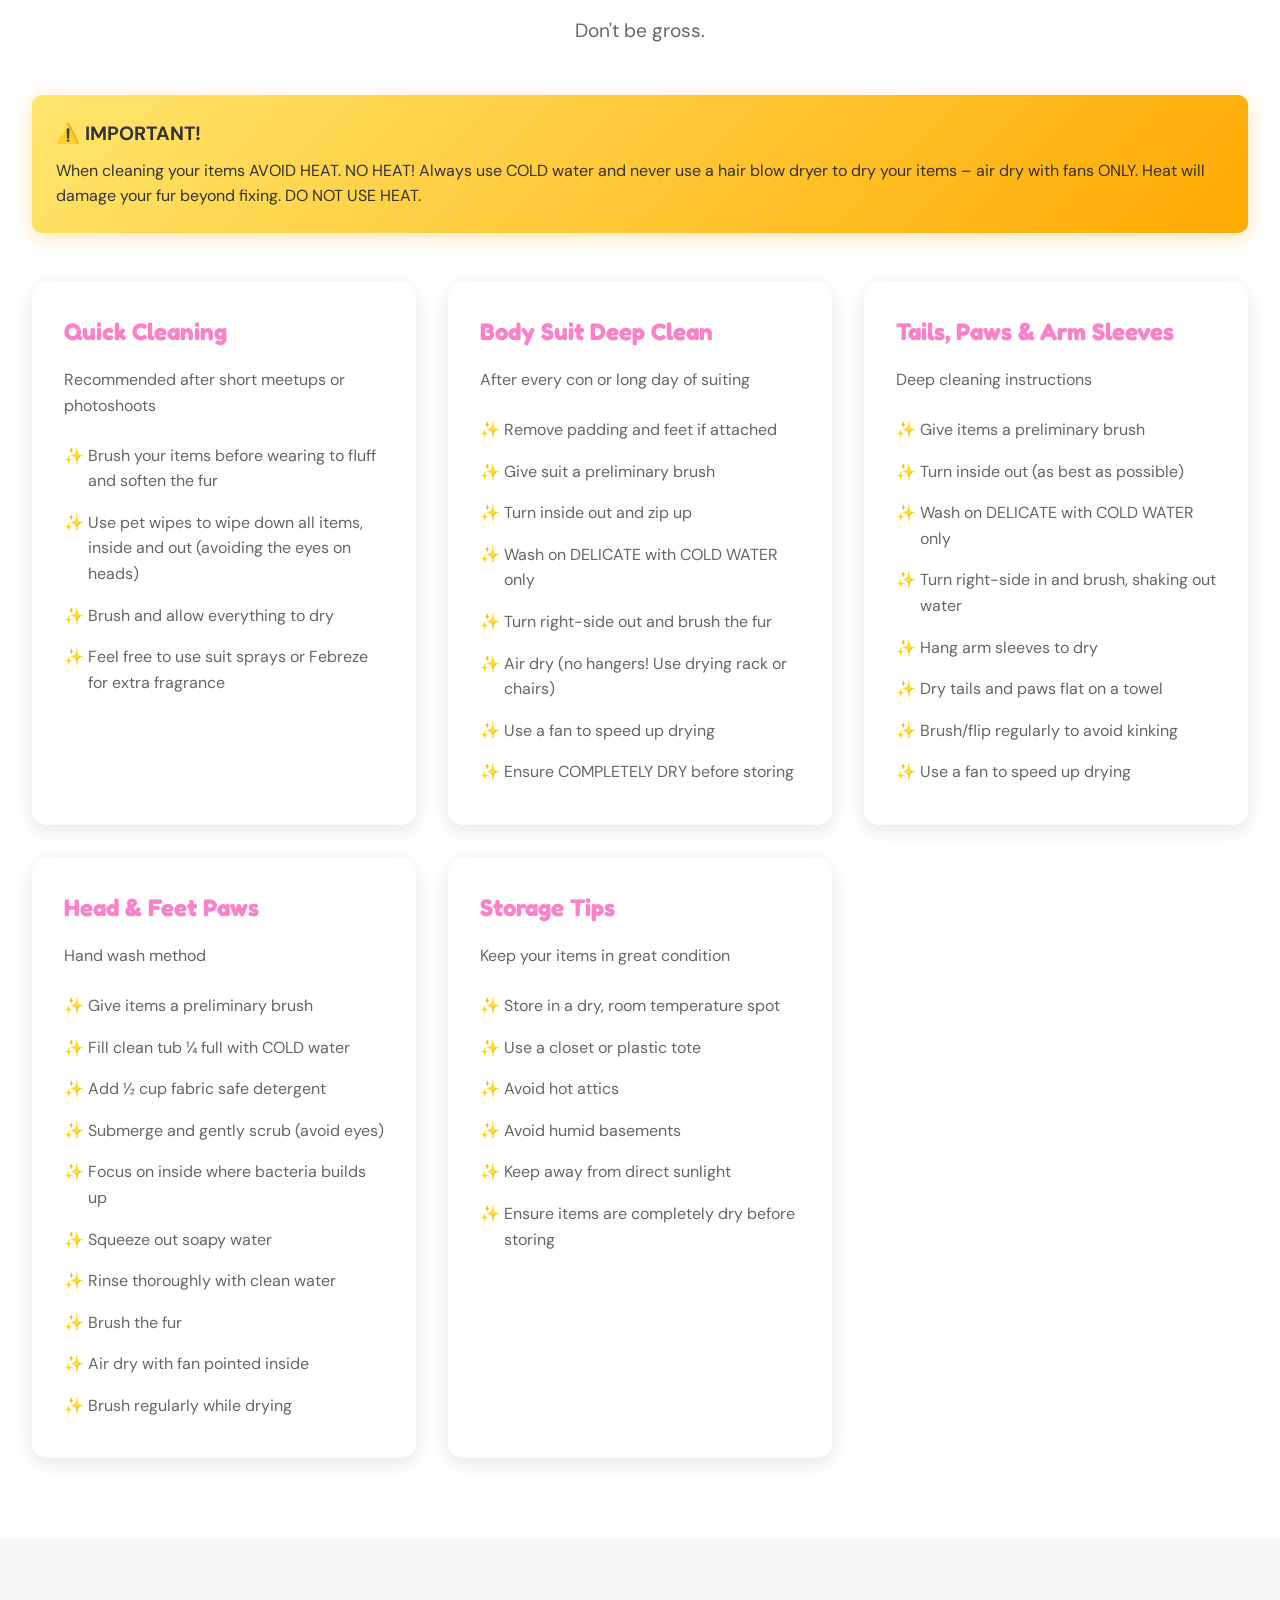
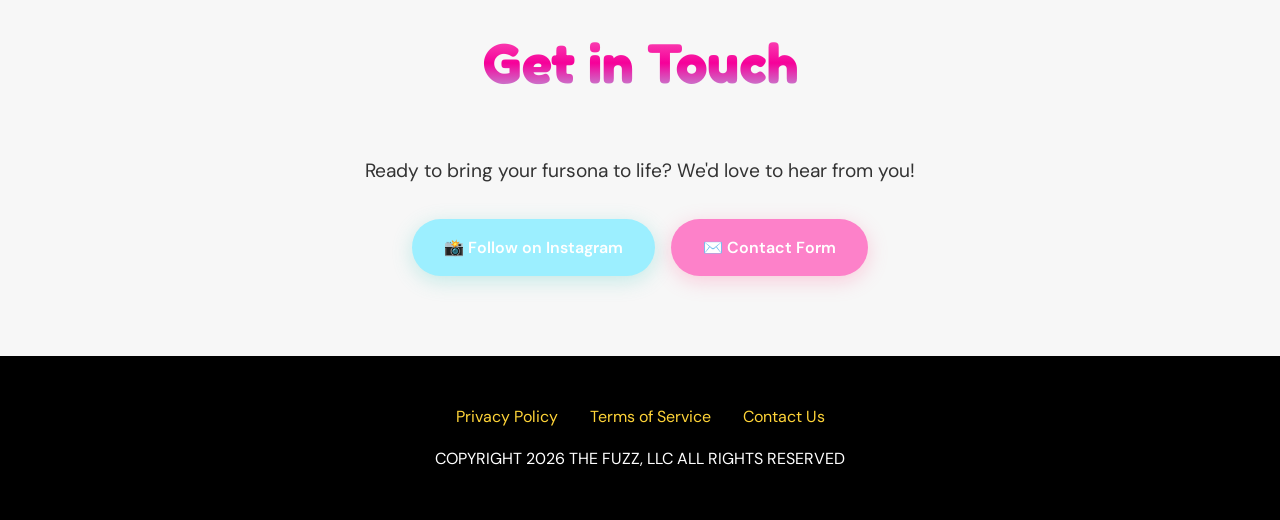
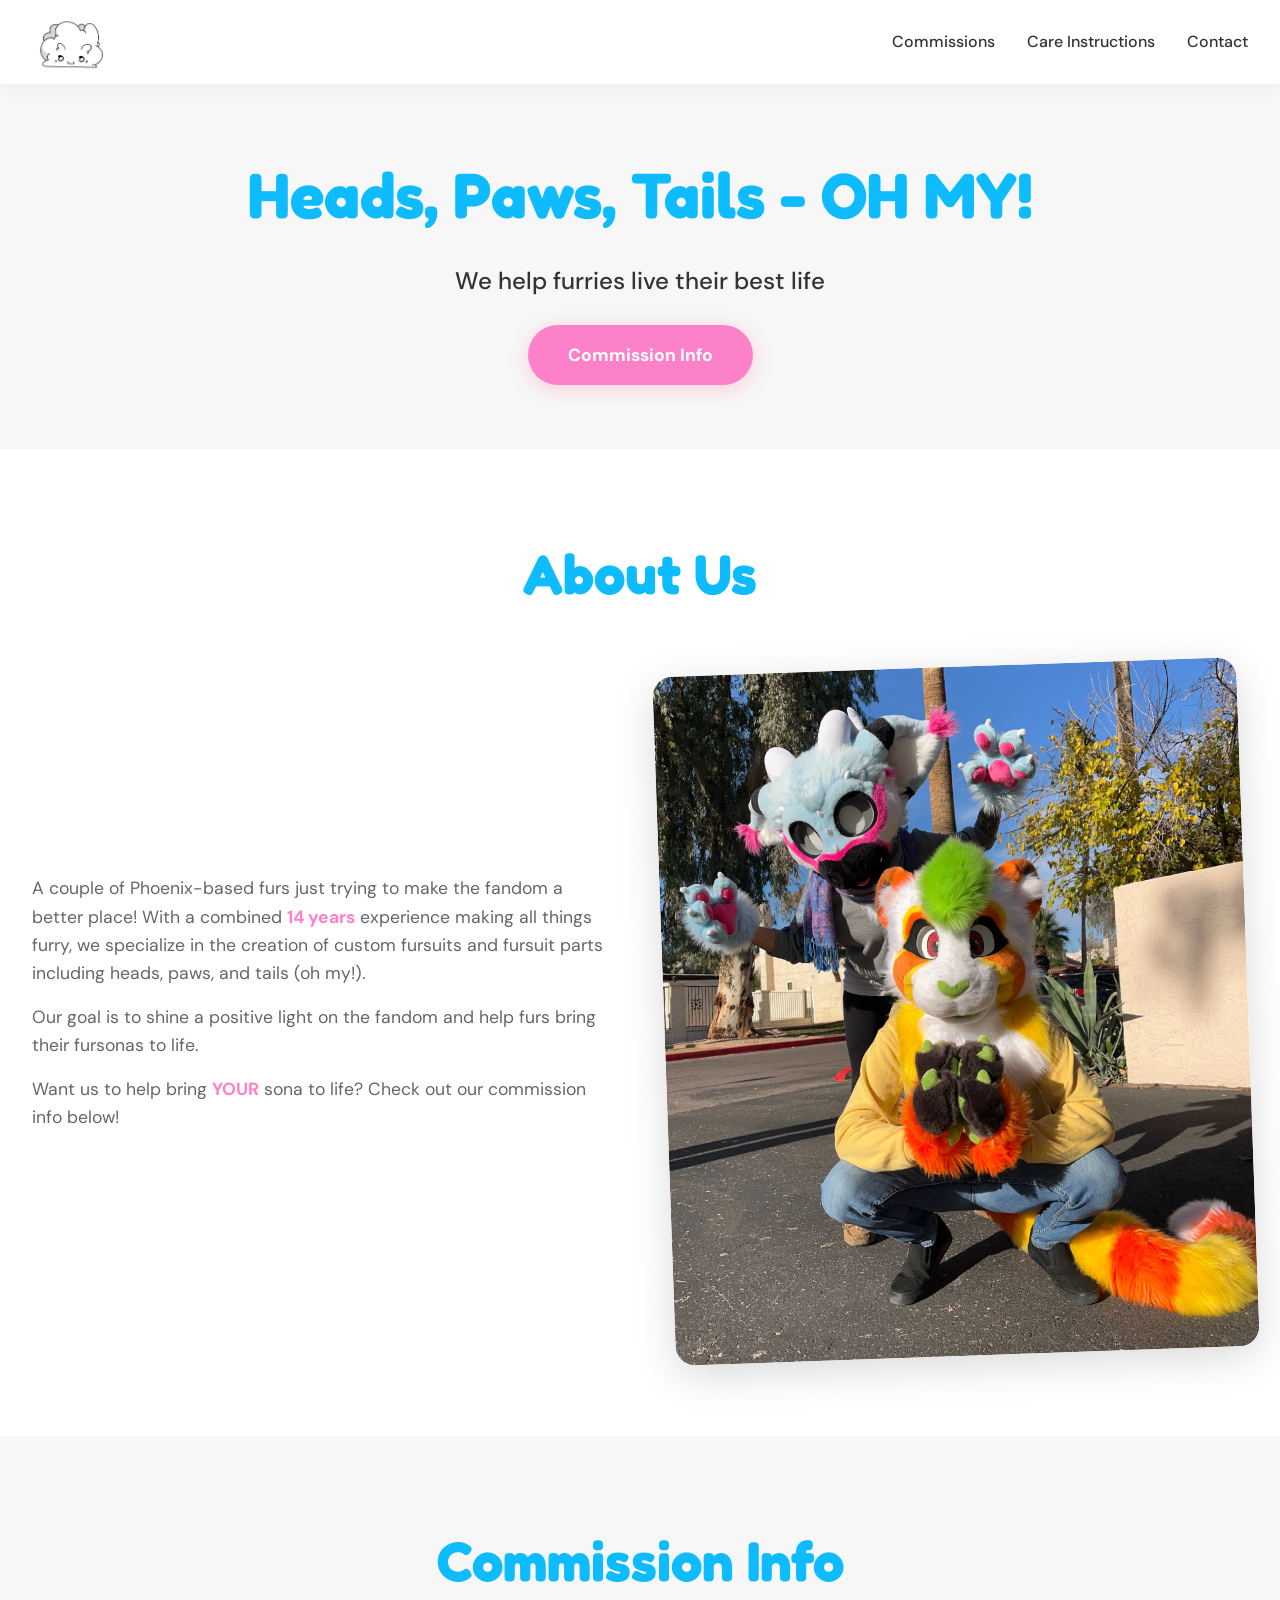
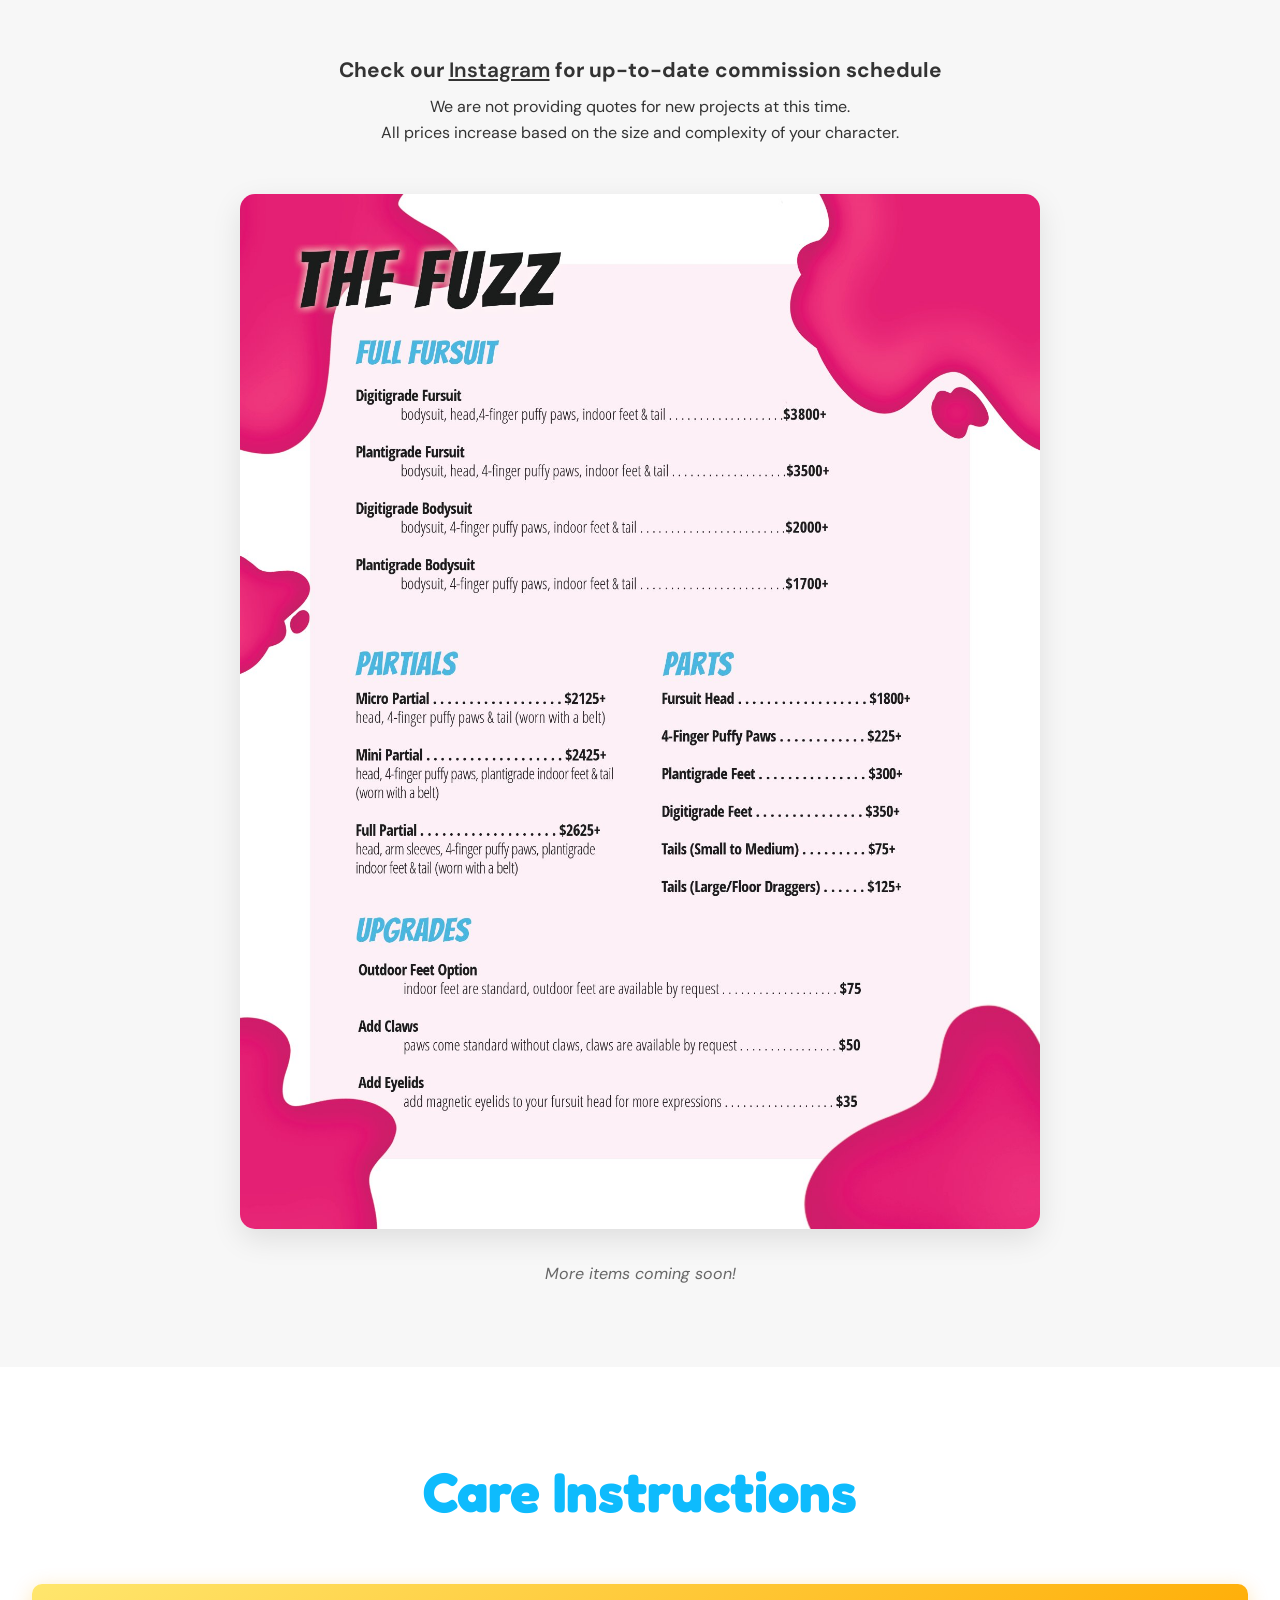
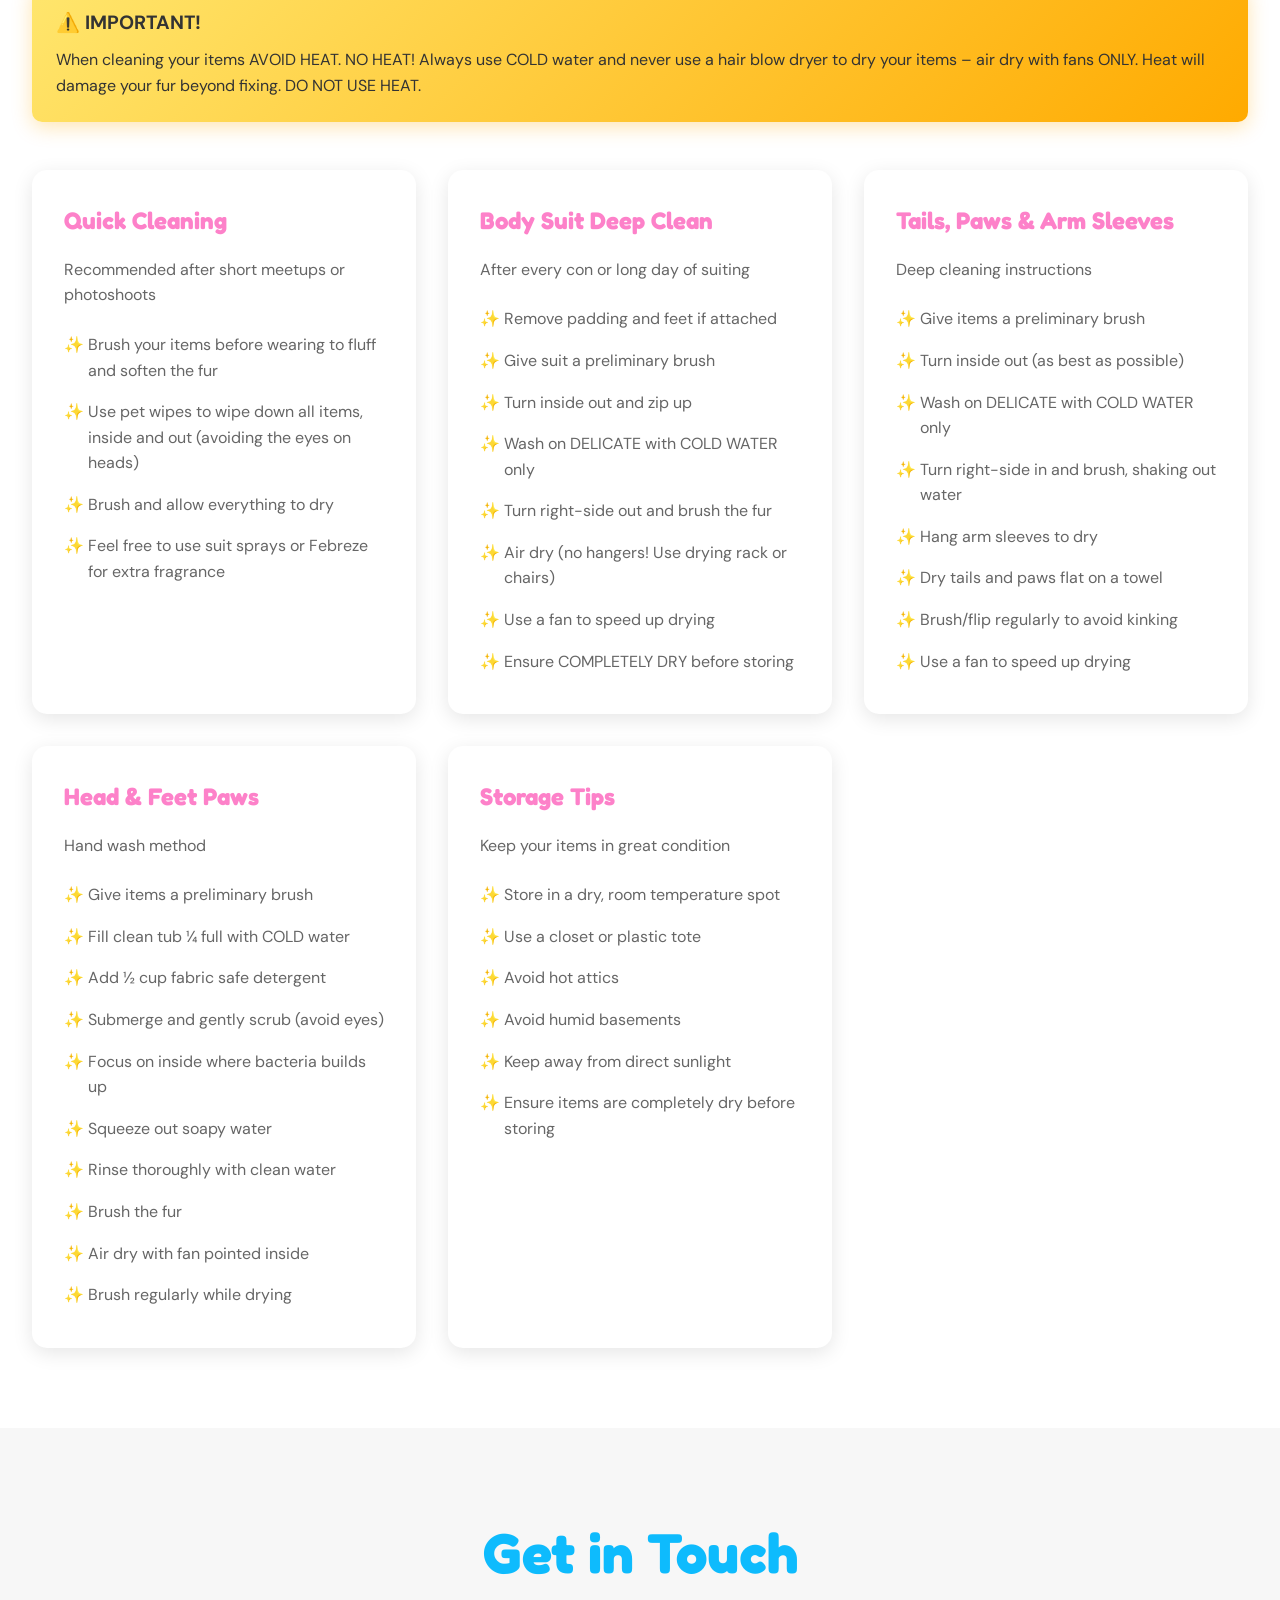
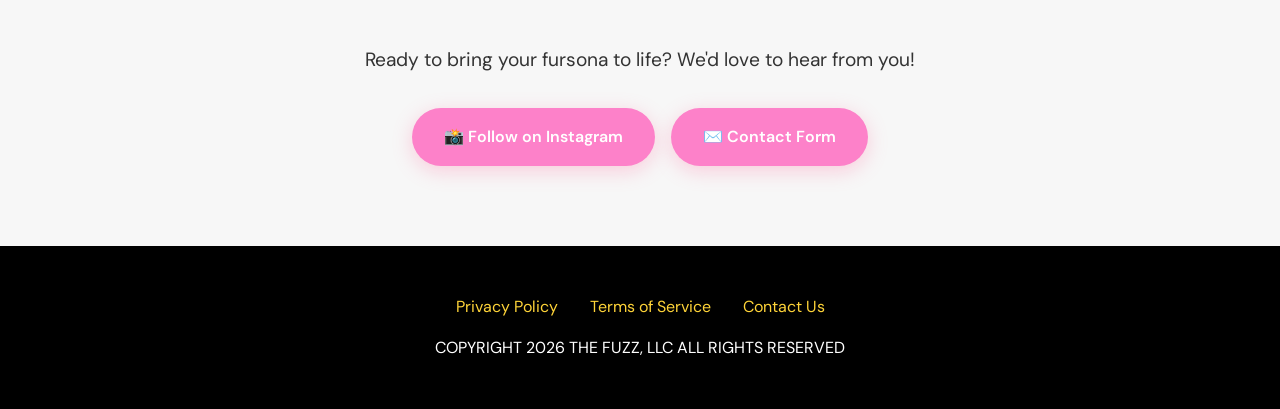
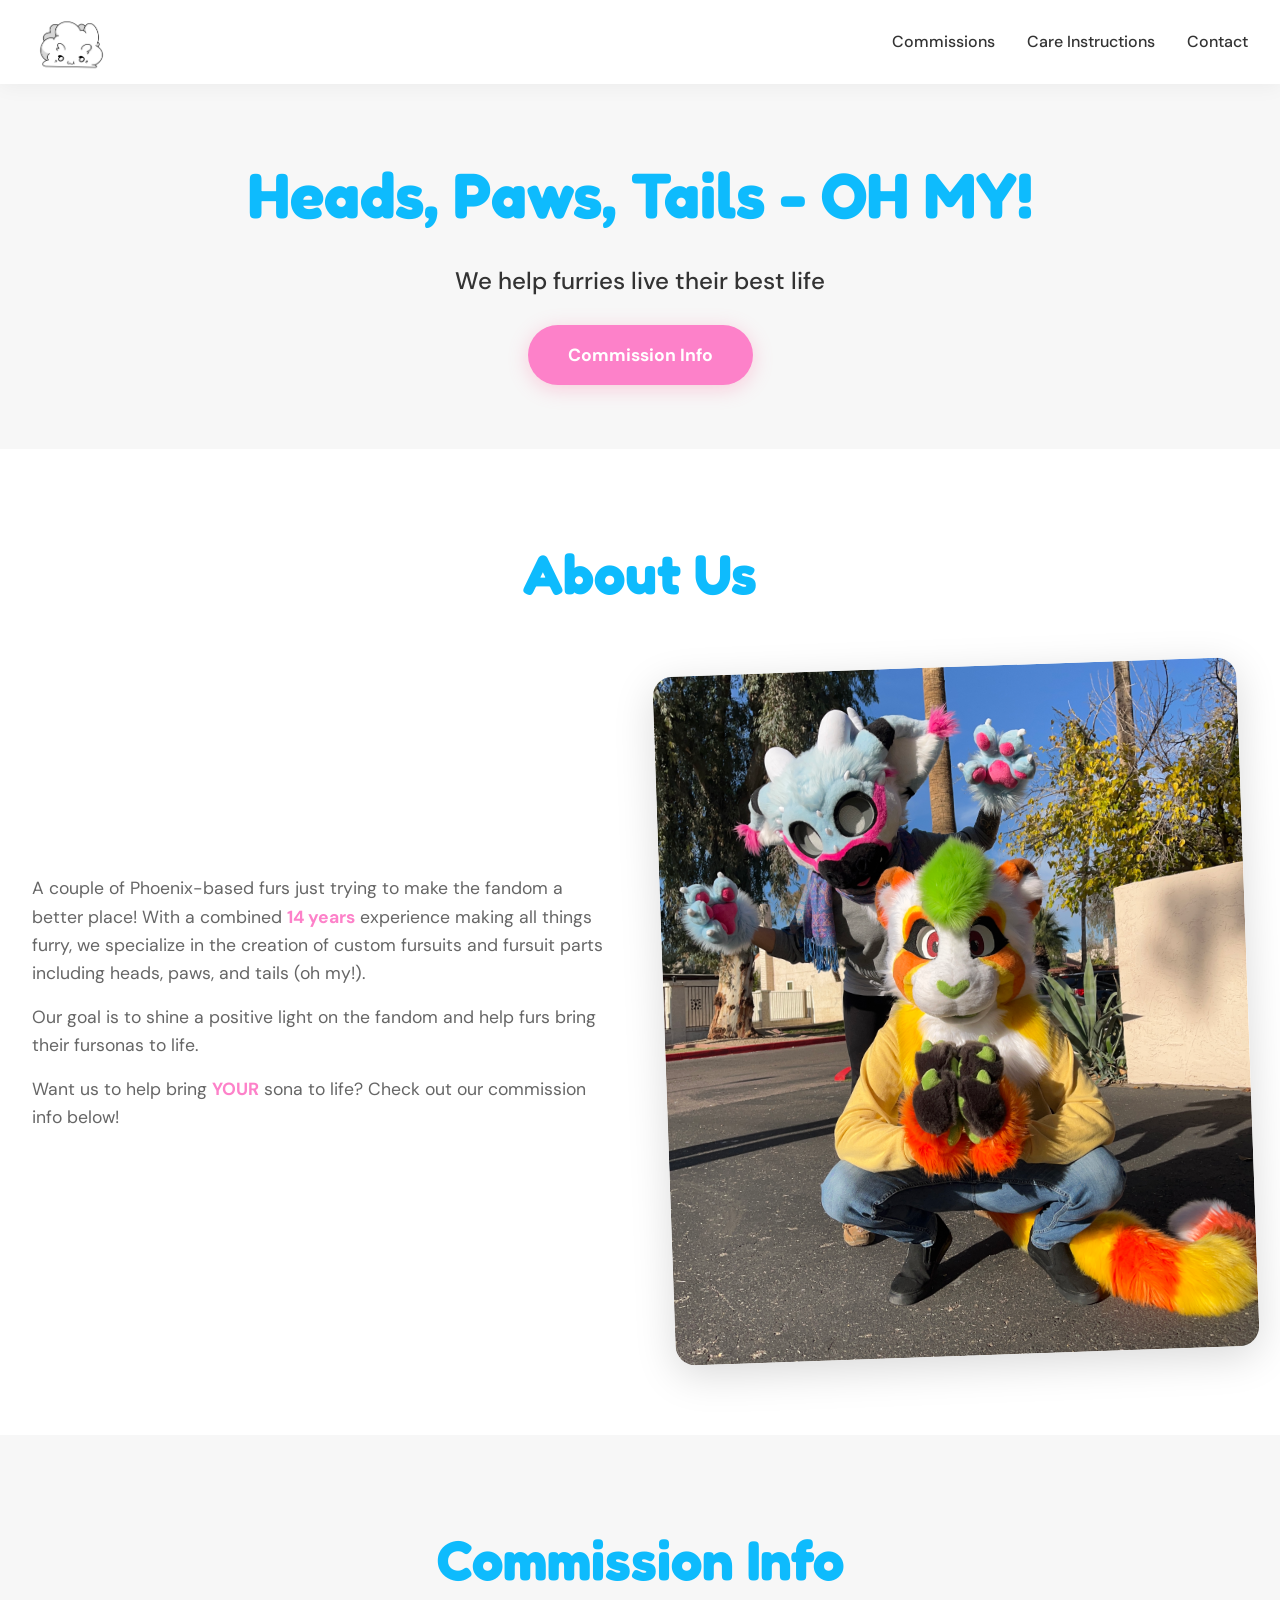
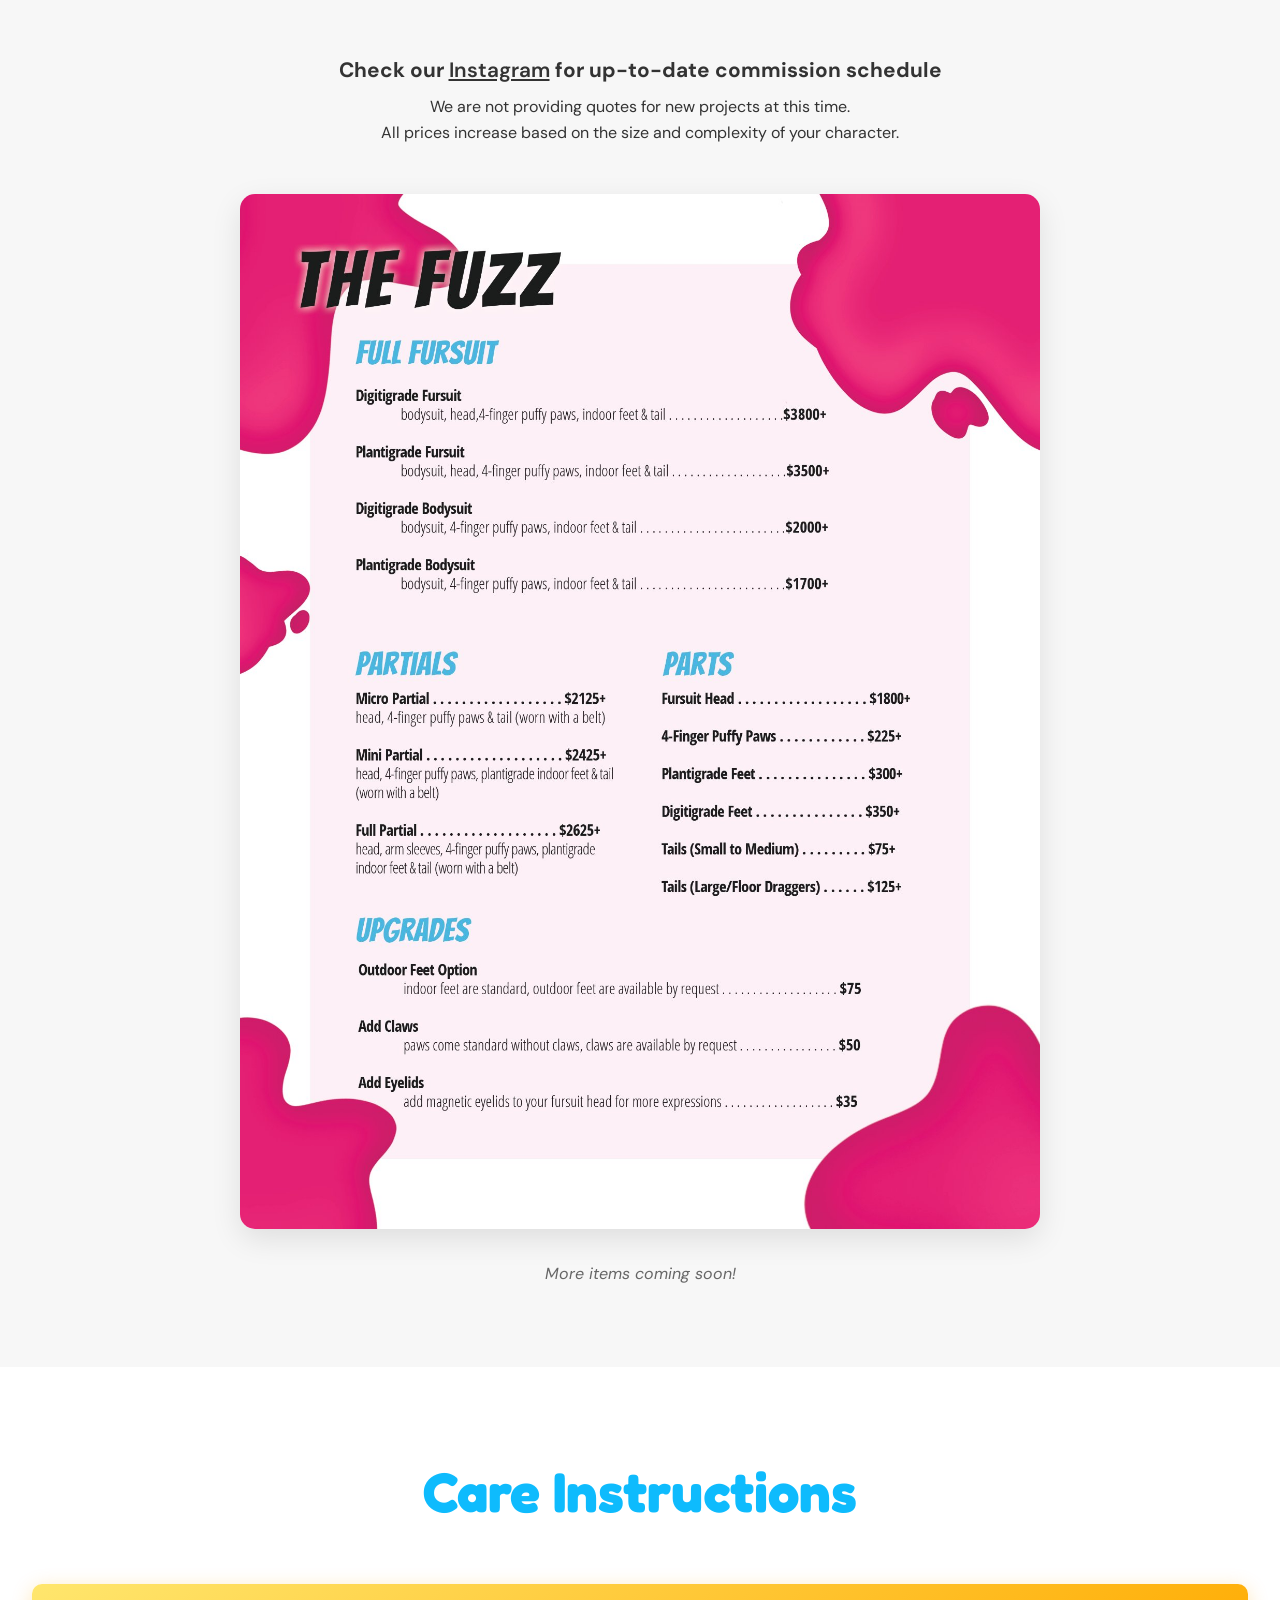
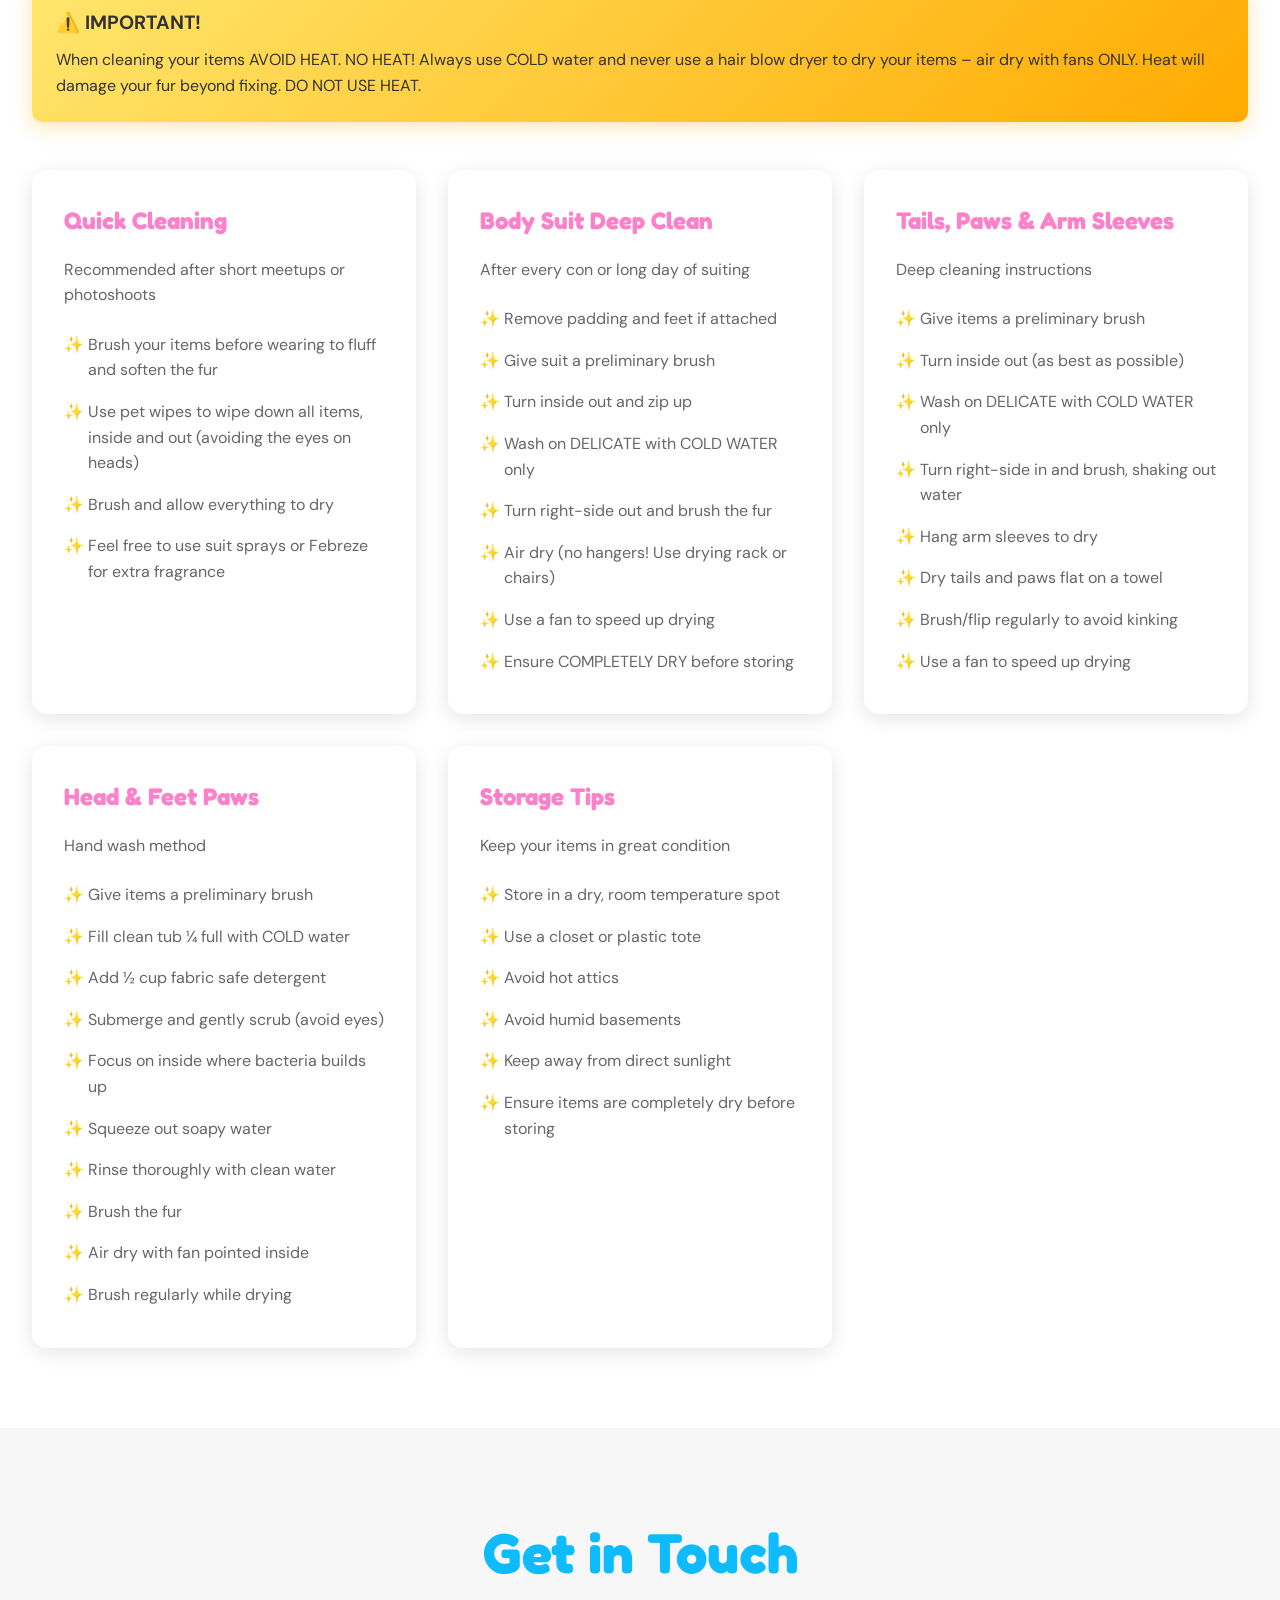
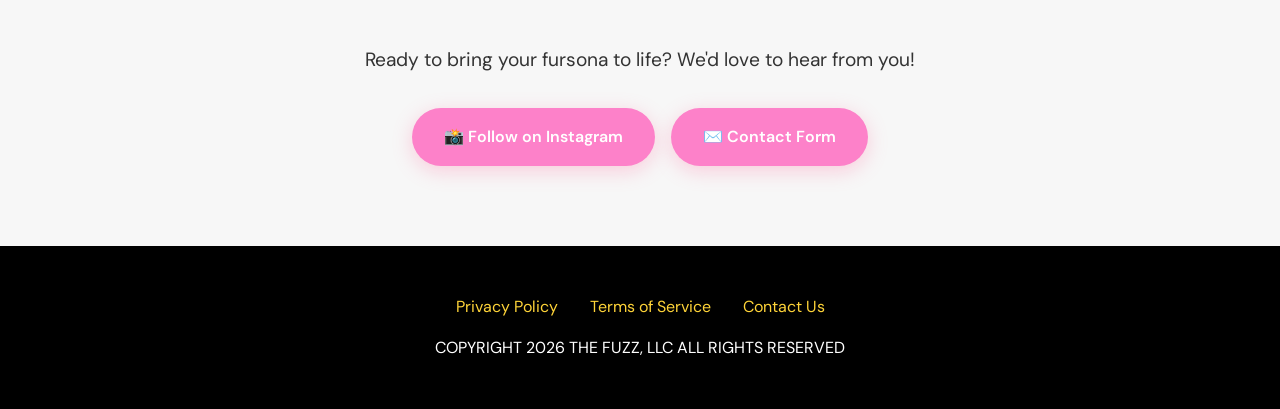
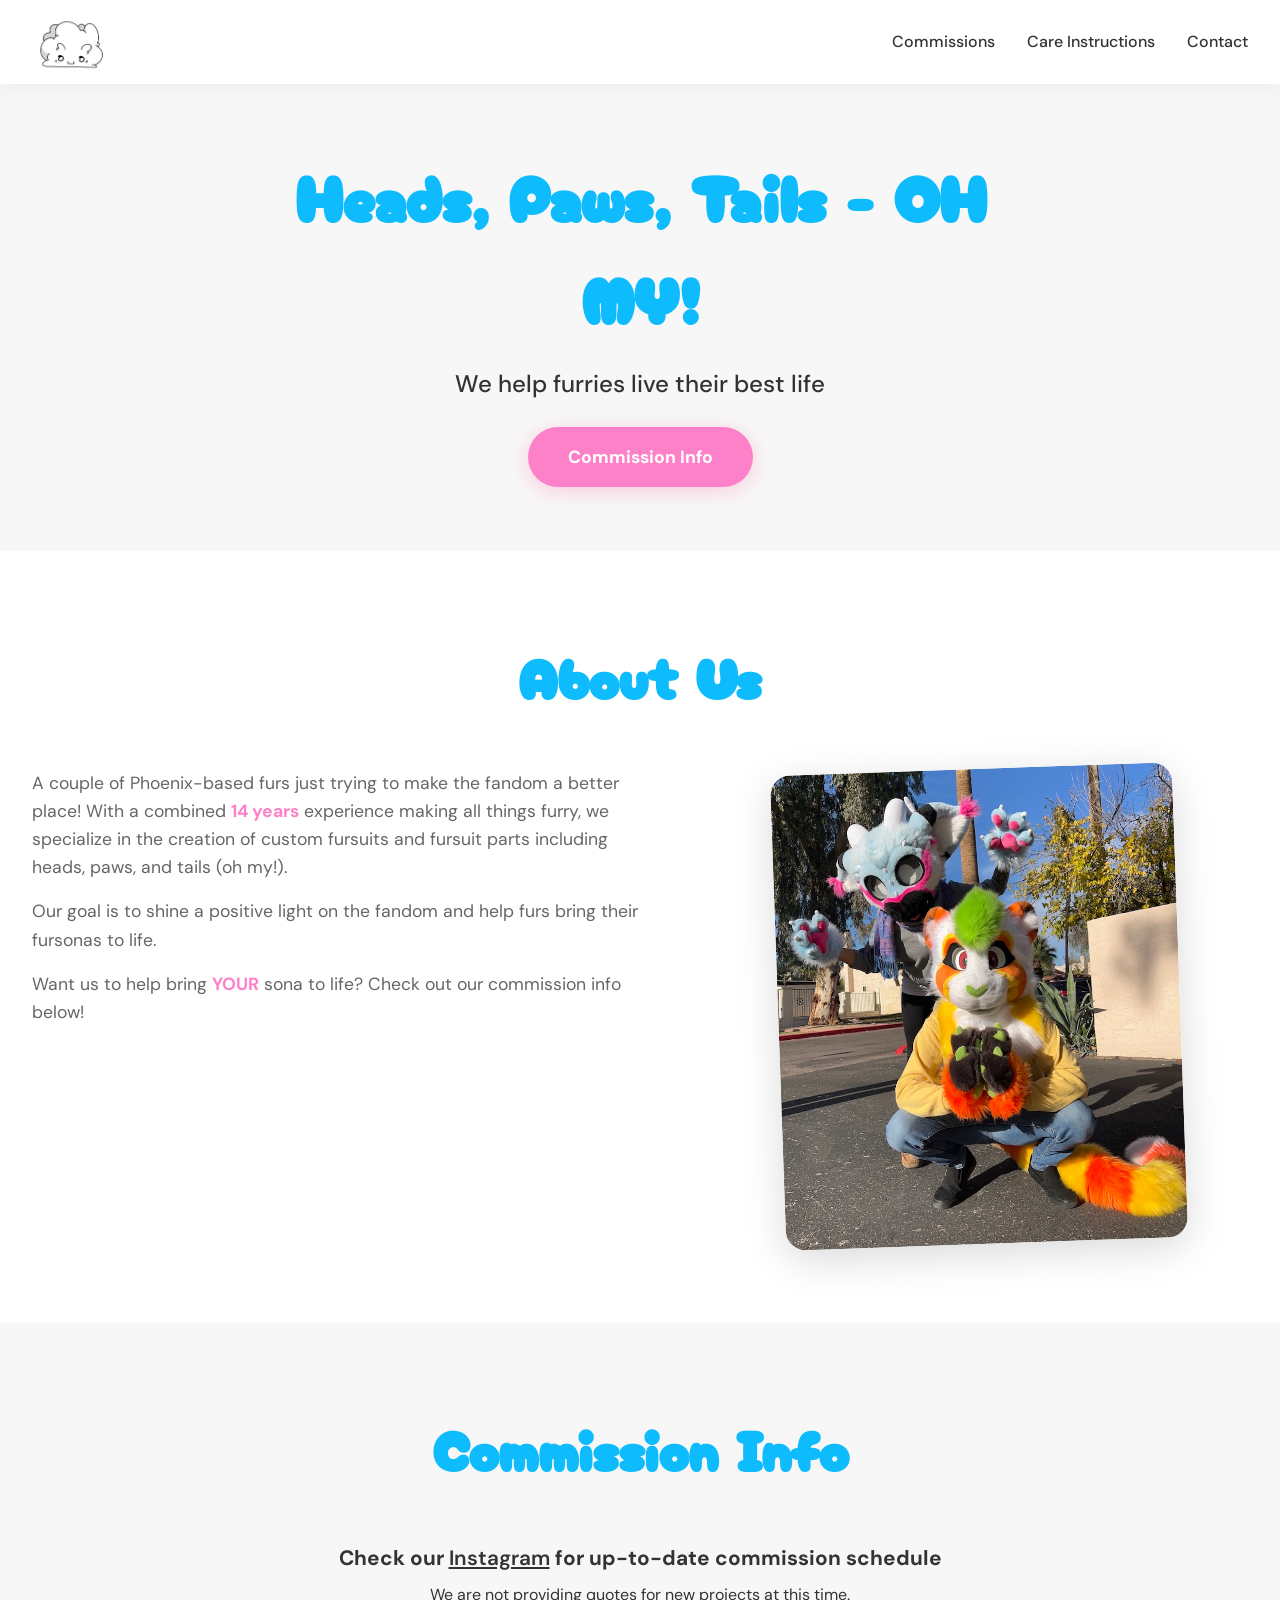
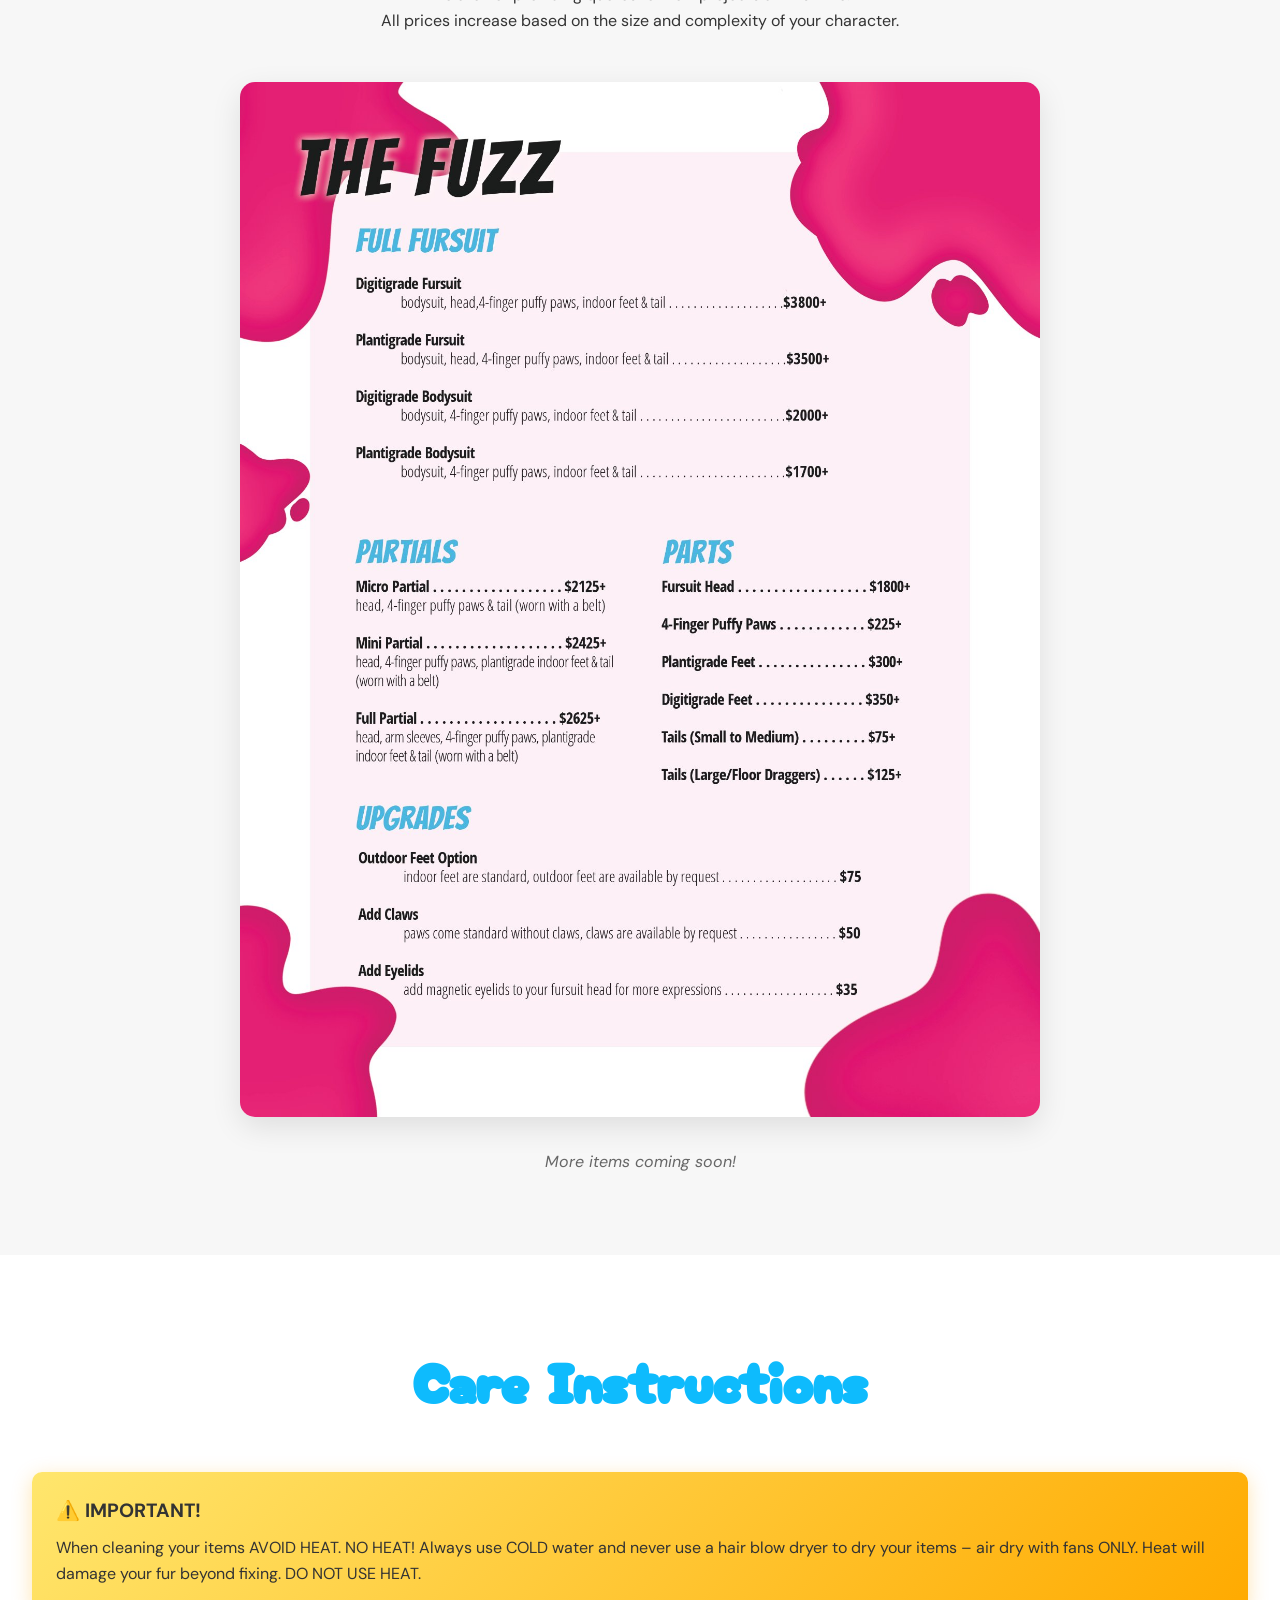
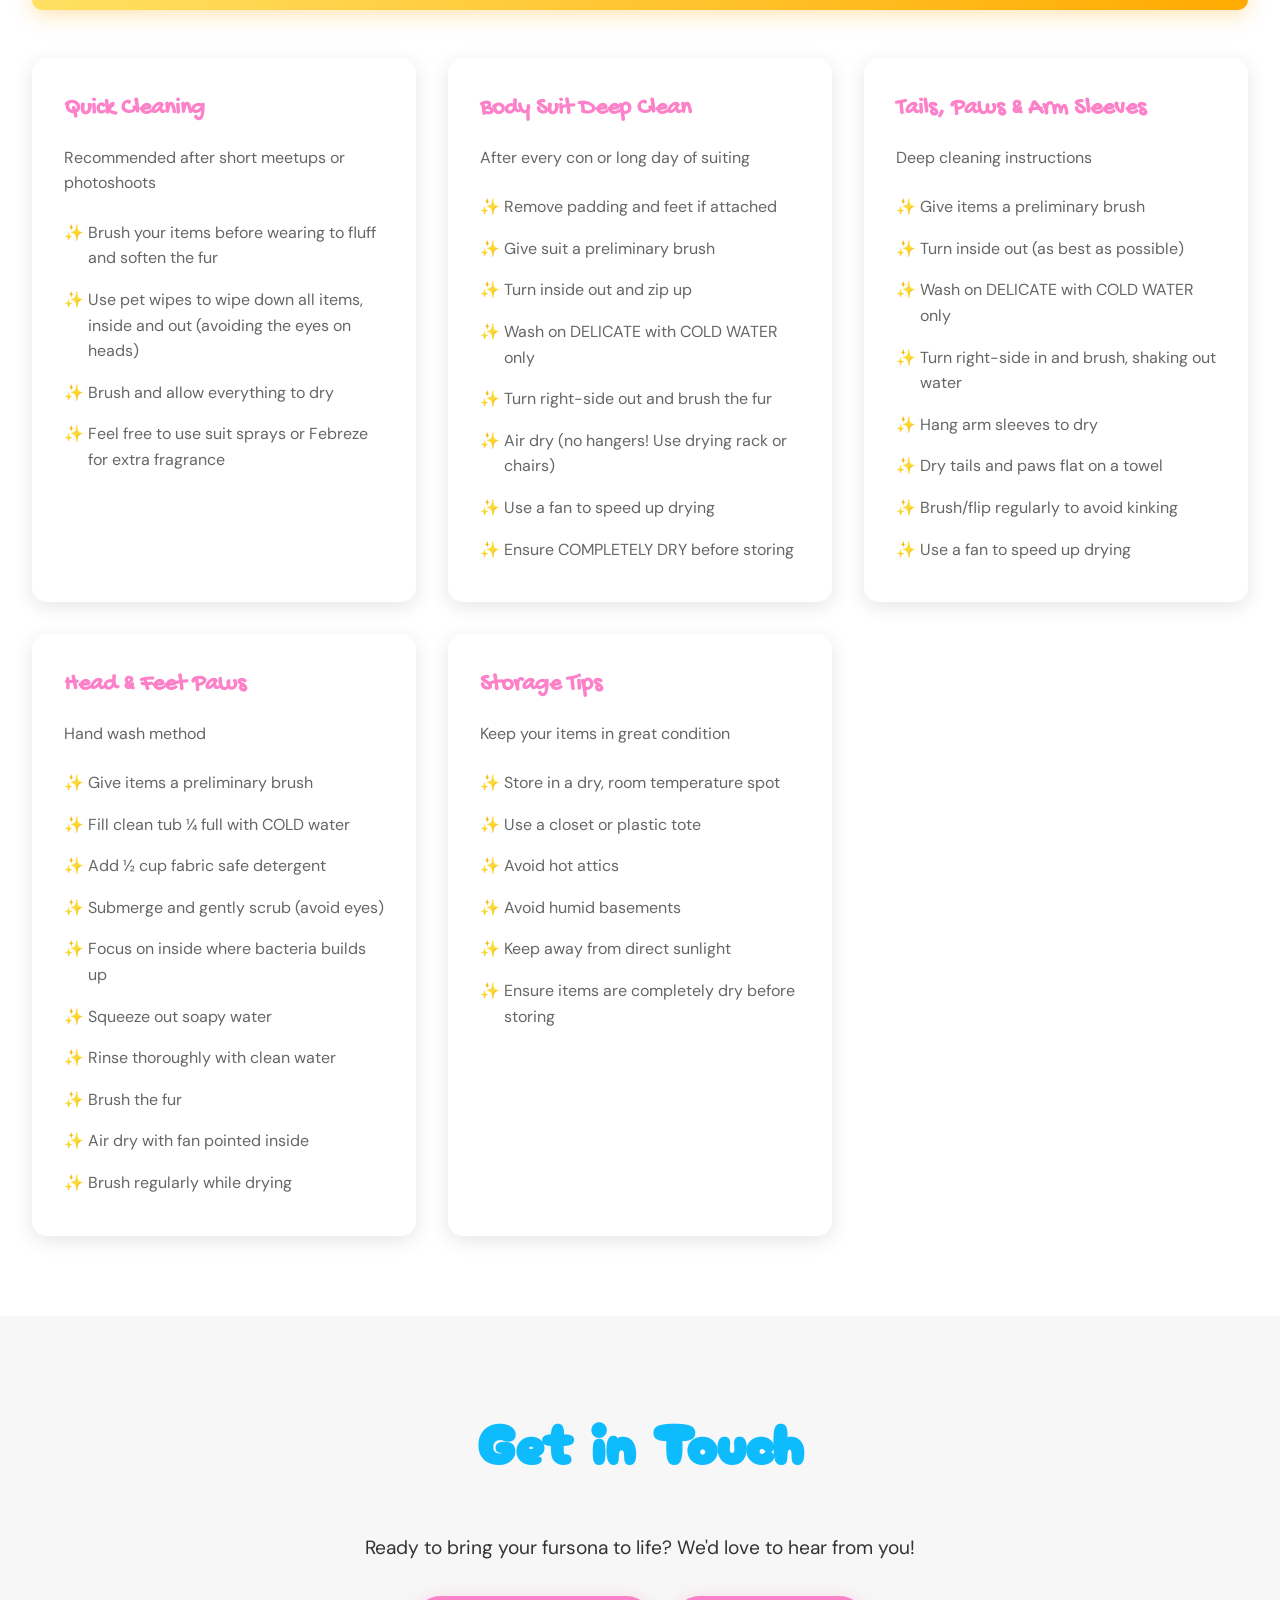
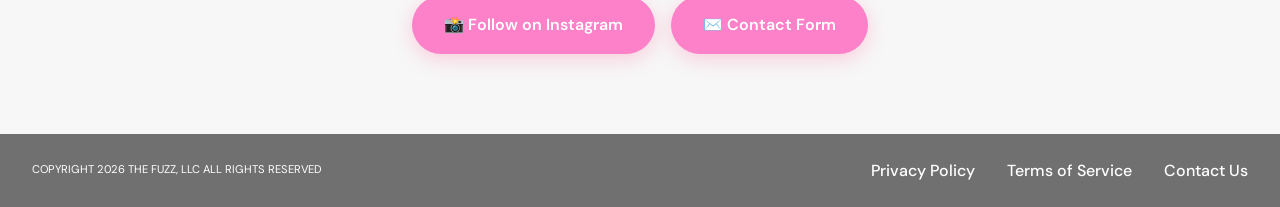
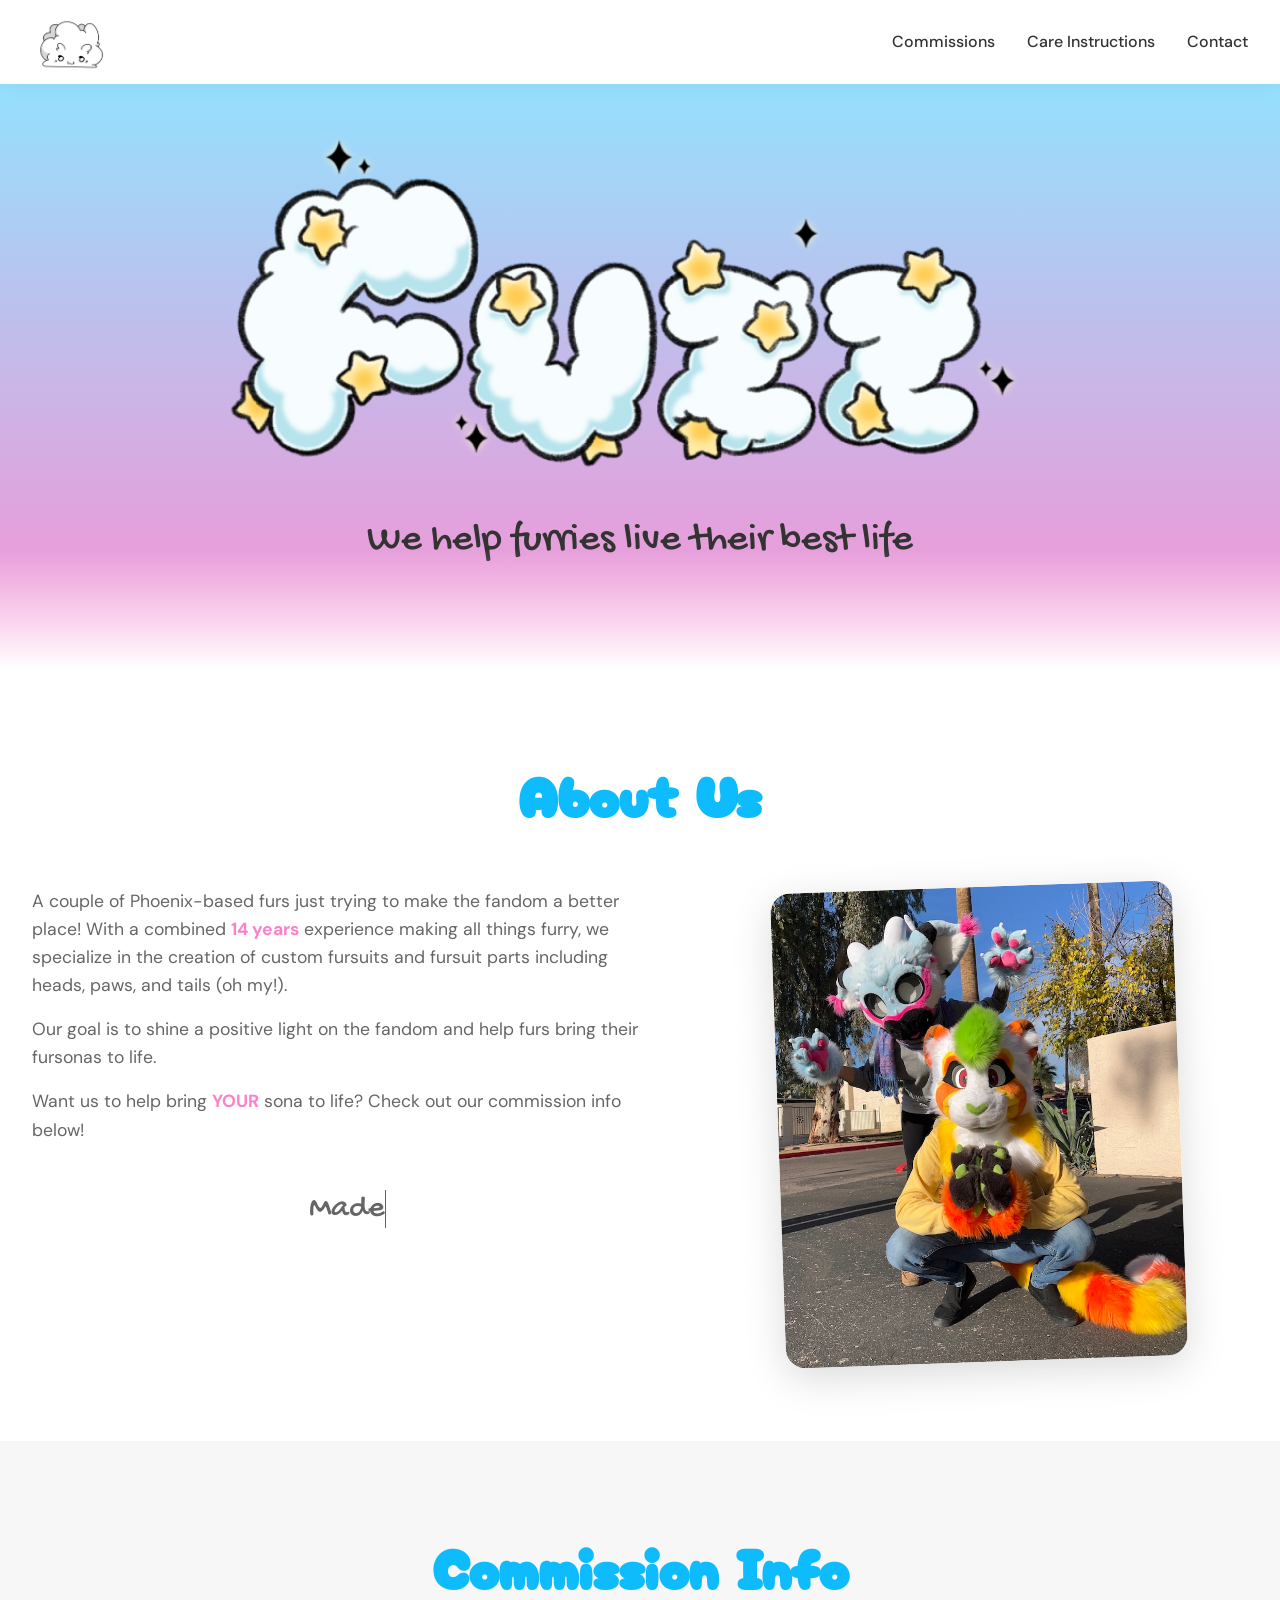
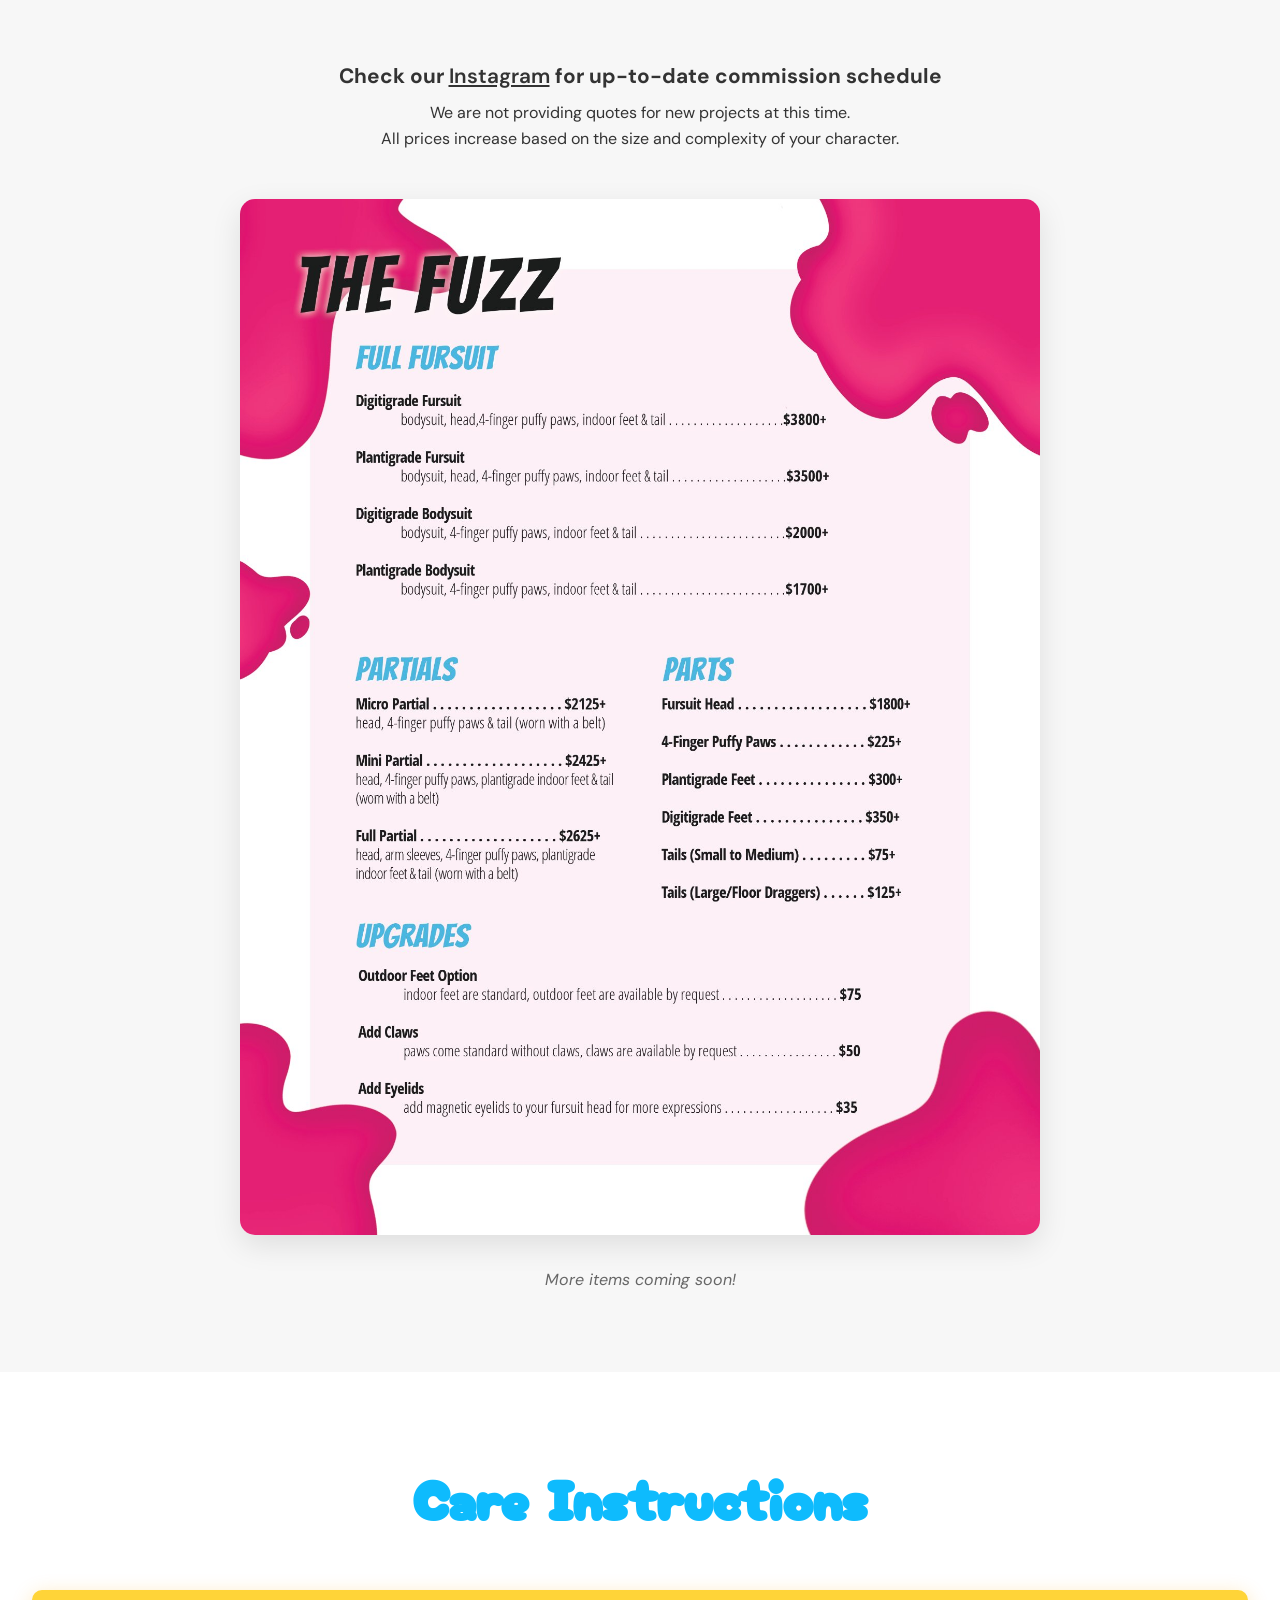
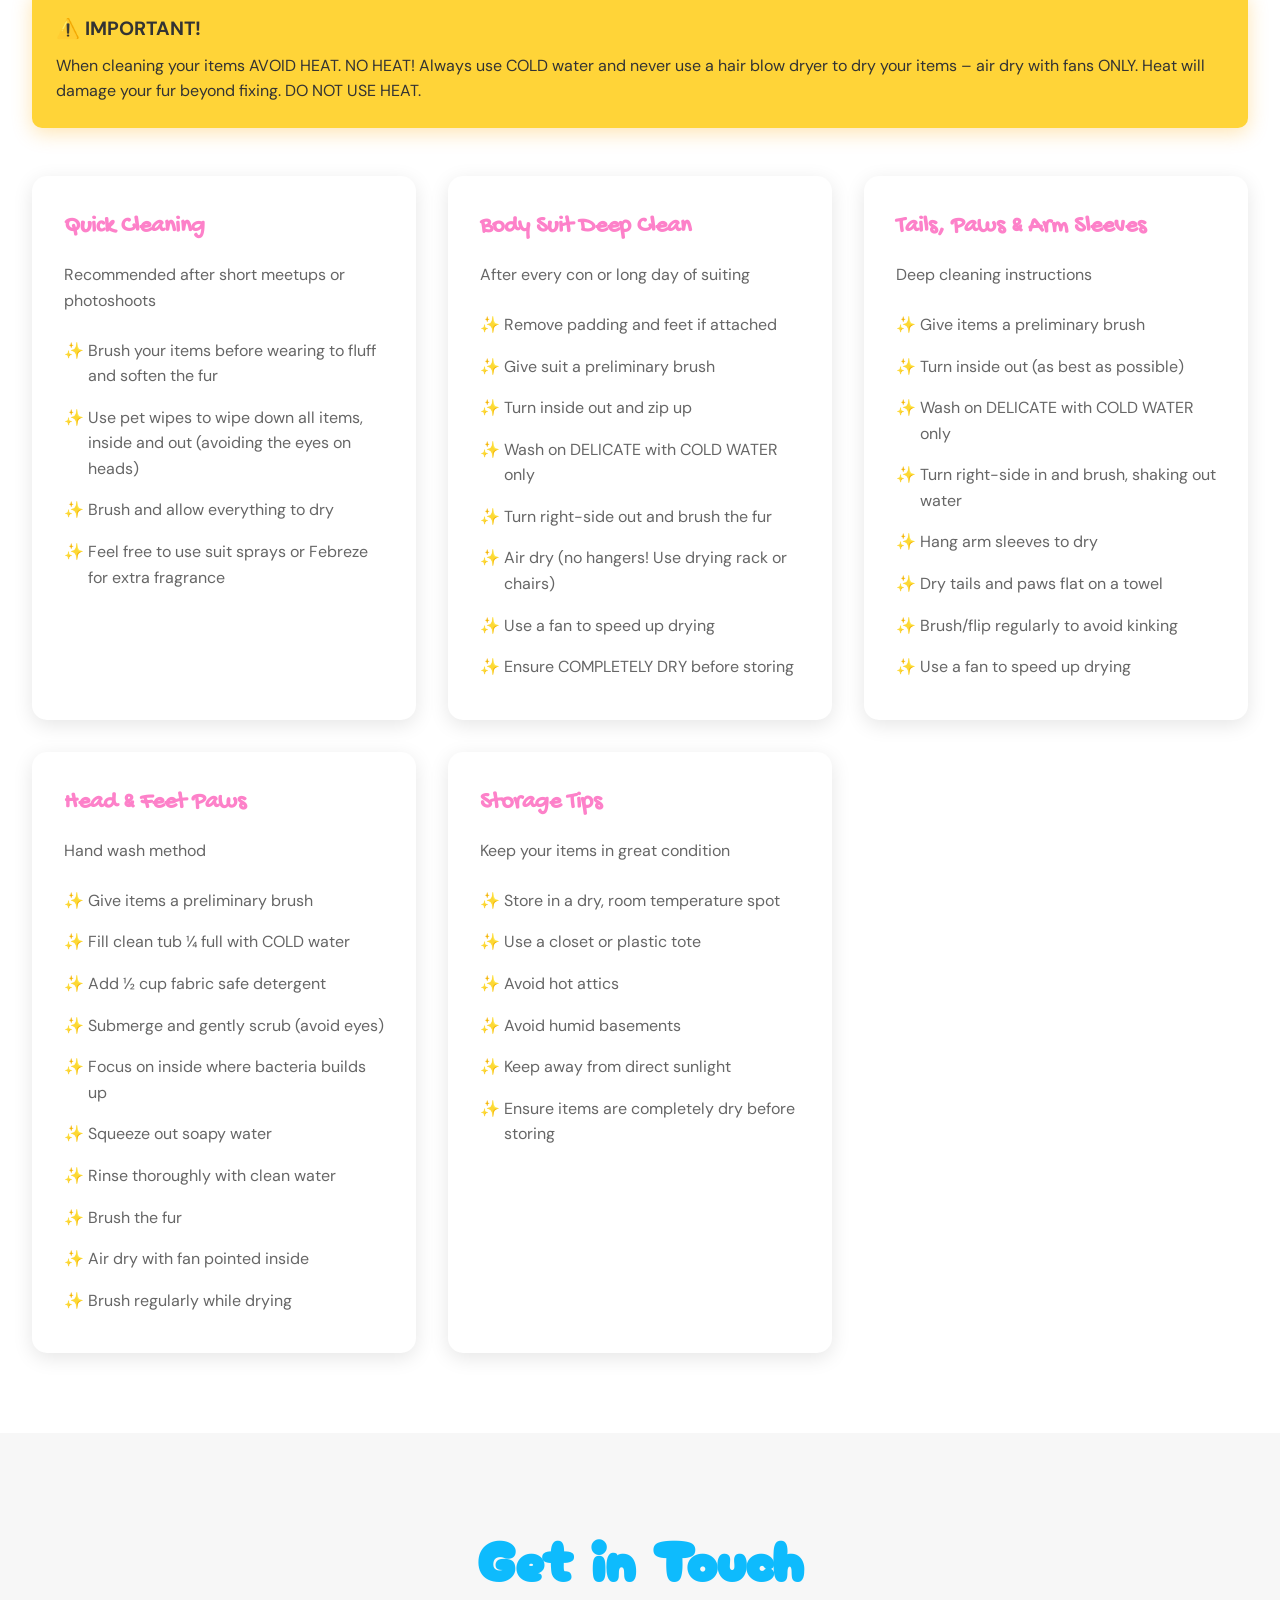
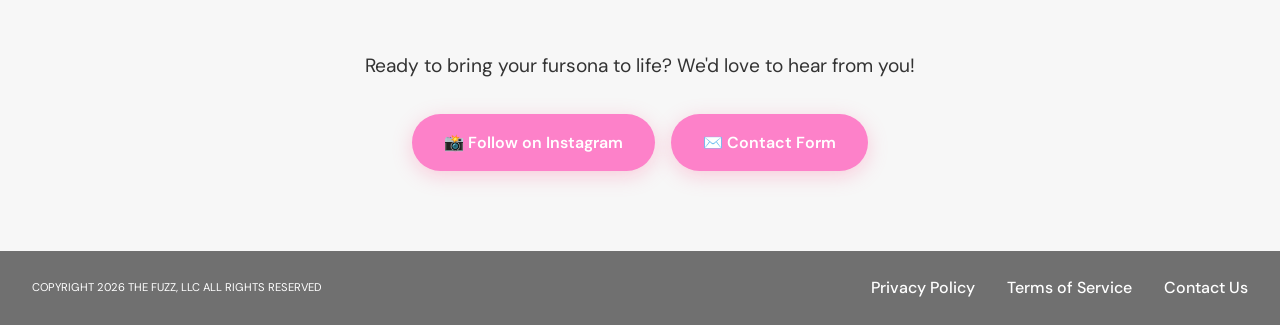
